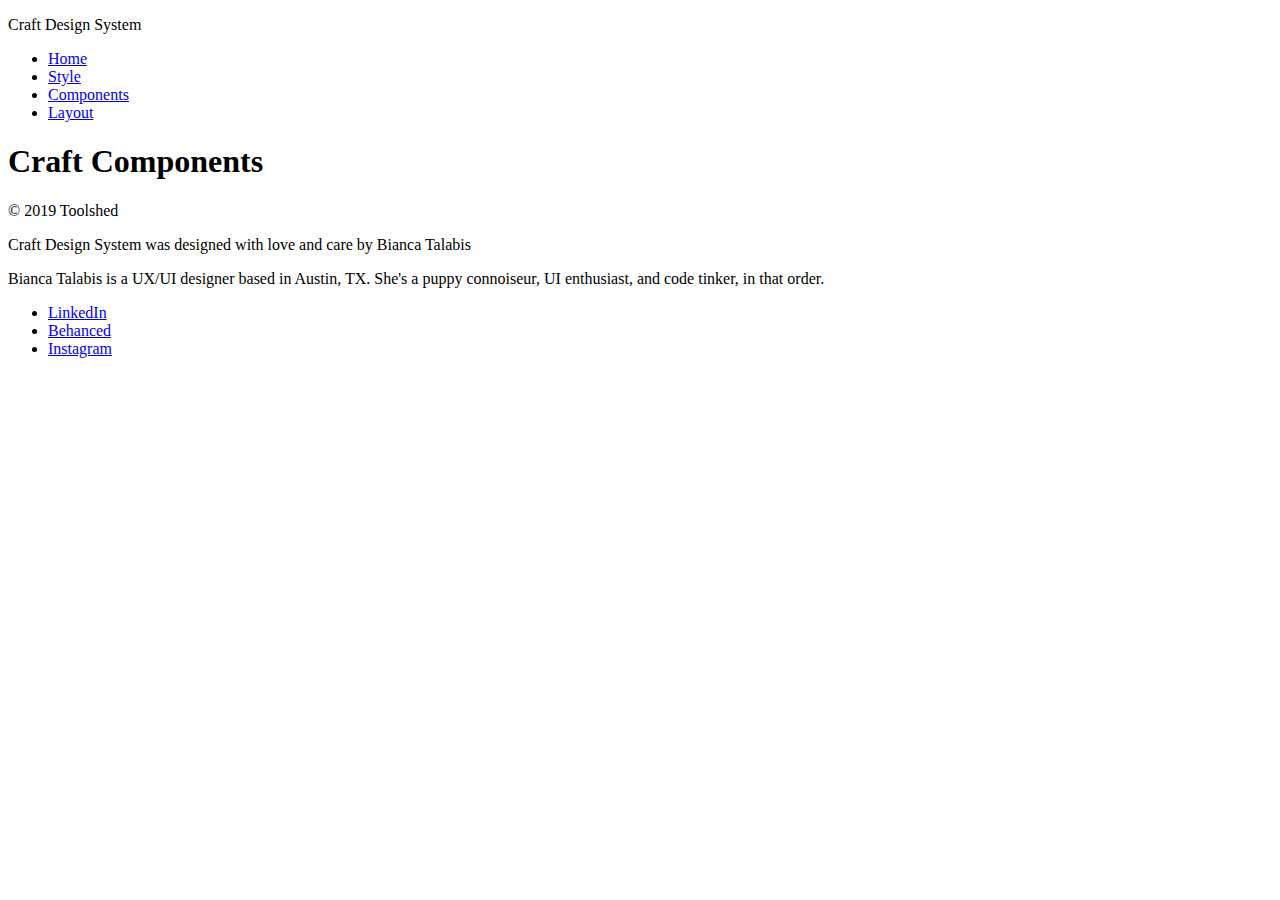
==== components.html @ 90a453fd "initial commit" ====
<!DOCTYPE html>
<html lang="en-us">
<head>

	<meta charset="utf-8">

	<meta name="viewport" content="width=device-width, initial-scale=1.0">

	<title>Craft Design System | Components</title>

	<link rel="stylesheet" type="text/css" href="css/style.css">

	<link href="https://fonts.googleapis.com/css?family=Montserrat|Open+Sans" rel="stylesheet">

</head>
<body>

	<header>

		<div class="logo"><p>Craft Design System</p></div>

		<nav>
			<ul>
				<li><a href="index.html">Home</a></li>
				<li><a href="style.html">Style</a></li>
				<li><a href="components.html">Components</a></li>
				<li><a href="layouts.html">Layout</a></li>
			</ul>
		</nav>

	</header>

	<main>
		
		<h1>Craft Components</h1>

	</main>

	<footer>
		
		 <p>&copy; 2019 Toolshed</p>

		 <p>Craft Design System was designed with love and care by Bianca Talabis</p>

		 <p>Bianca Talabis is a UX/UI designer based in Austin, TX. She's a puppy connoiseur, UI enthusiast, and code tinker, in that order.</p>

		 <nav>
		 	<ul>
		 		<li><a href="https://www.google.com/">LinkedIn</a></li>
		 		<li><a href="https://www.google.com/">Behanced</a></li>
		 		<li><a href="https://www.google.com/">Instagram</a></li>
		 	</ul>
		 </nav>

	</footer>
	
</body>
</html>
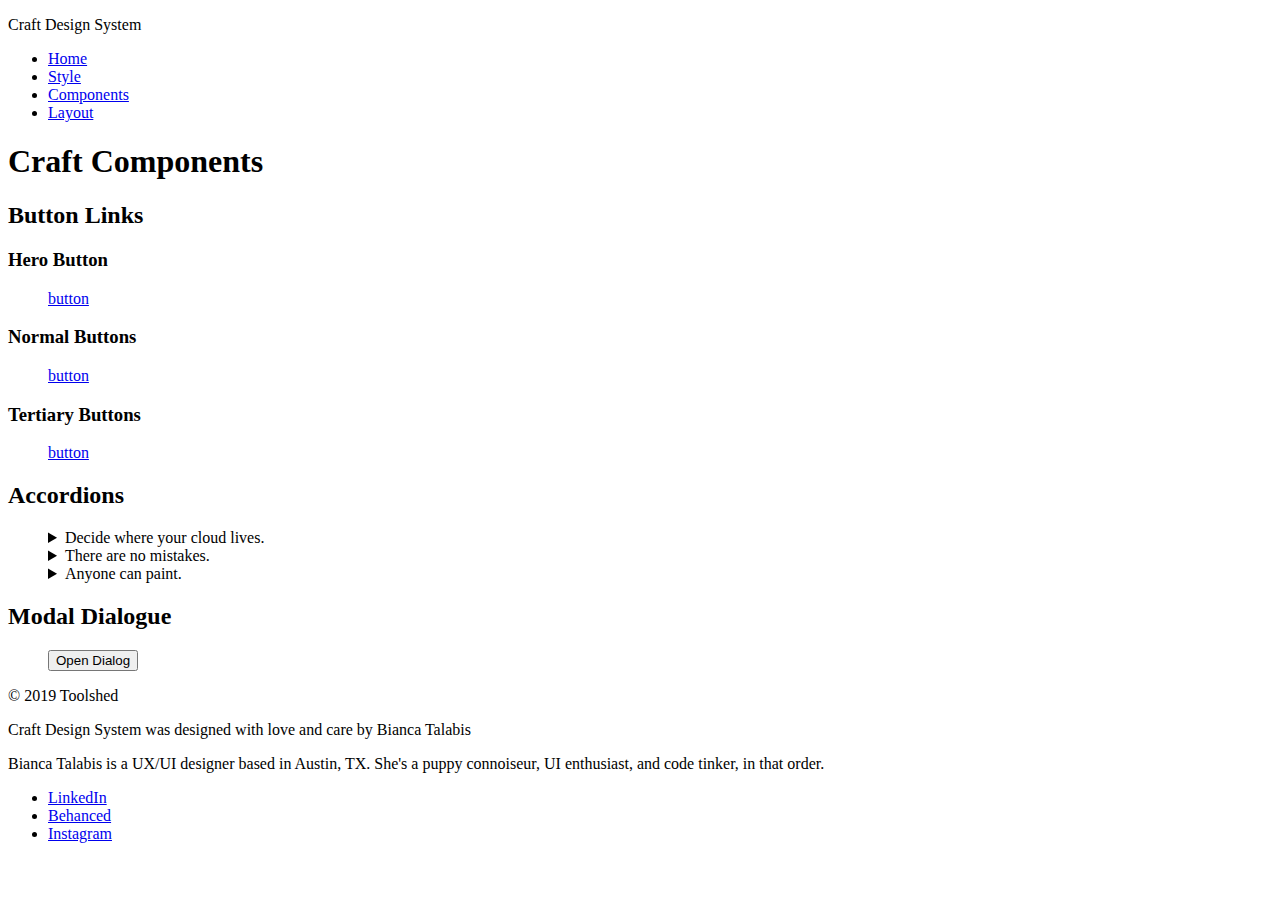
==== commit 7799daee: "Add files via upload" ====
--- a/components.html
+++ b/components.html
@@ -10,7 +10,7 @@
 
 	<link rel="stylesheet" type="text/css" href="css/style.css">
 
-	<link href="https://fonts.googleapis.com/css?family=Montserrat|Open+Sans" rel="stylesheet">
+	<link href="https://fonts.googleapis.com/css?family=Raleway|Open+Sans" rel="stylesheet">
 
 </head>
 <body>
@@ -34,6 +34,97 @@
 		
 		<h1>Craft Components</h1>
 
+		<h2>Button Links</h2>
+
+		<h3>Hero Button</h3>
+
+		<figure>
+
+			<a class="button-primary" href="#">button</a>
+
+		</figure>
+
+		<h3>Normal Buttons</h3>
+		
+		<figure>		
+
+			<a class="button-normal" href="#">button</a>
+
+		</figure>
+
+		<h3>Tertiary Buttons</h3>
+
+		<figure>
+
+			<a class="button-tertiary" href="#">button</a>
+
+		</figure>
+
+		<h2>Accordions</h2>
+
+		<figure>
+			
+			<details>
+
+				<summary>
+					Decide where your cloud lives.
+				</summary>
+				
+				<div>
+				
+					<p>Maybe he lives right in here. Let all these little things happen. Don't fight them. Learn to use them.</p>
+				
+				</div>
+					
+			</details>
+
+			<details>
+				<summary>
+					There are no mistakes.
+				</summary>
+				
+				<div>
+				
+					<p>Just happy little accidents.</p>
+				
+					<p>There is no right or wrong - as long as it makes you happy and doesn't hurt anyone. </p>
+				
+				</div>
+					
+			</details>
+
+			<details>
+				<summary>
+					Anyone can paint.
+				</summary>
+				
+				<div>
+				
+					<p>Didn't you know you had that much power? You can move mountains. You can do anything. </p>
+				
+				</div>
+					
+			</details>
+
+		</figure>
+
+		<h2>Modal Dialogue</h2>
+
+		<figure>
+			
+			<dialog id=modal-demo>
+
+				<h5>This is a modal.</h5>
+	 
+				<p>The best modal ever to exist.</p>
+
+				<a class="button-primary" href="#">button</a>
+			</dialog>
+
+			<button id="open-modal" type="button">Open Dialog</button>
+
+		</figure>
+
 	</main>
 
 	<footer>
@@ -53,6 +144,25 @@
 		 </nav>
 
 	</footer>
-	
+
+	<script>
+		document.addEventListener('DOMContentLoaded', function(){
+
+		const modal = document.querySelector('dialog');
+		const open = document.getElementById('open-modal');
+
+		open.addEventListener('click', () => {
+		modal.showModal();
+		});
+
+		modal.addEventListener('click', event => {
+		if (event.target === modal) {
+		modal.close('cancelled');
+		}
+		});
+
+		});
+	</script>
+
 </body>
 </html>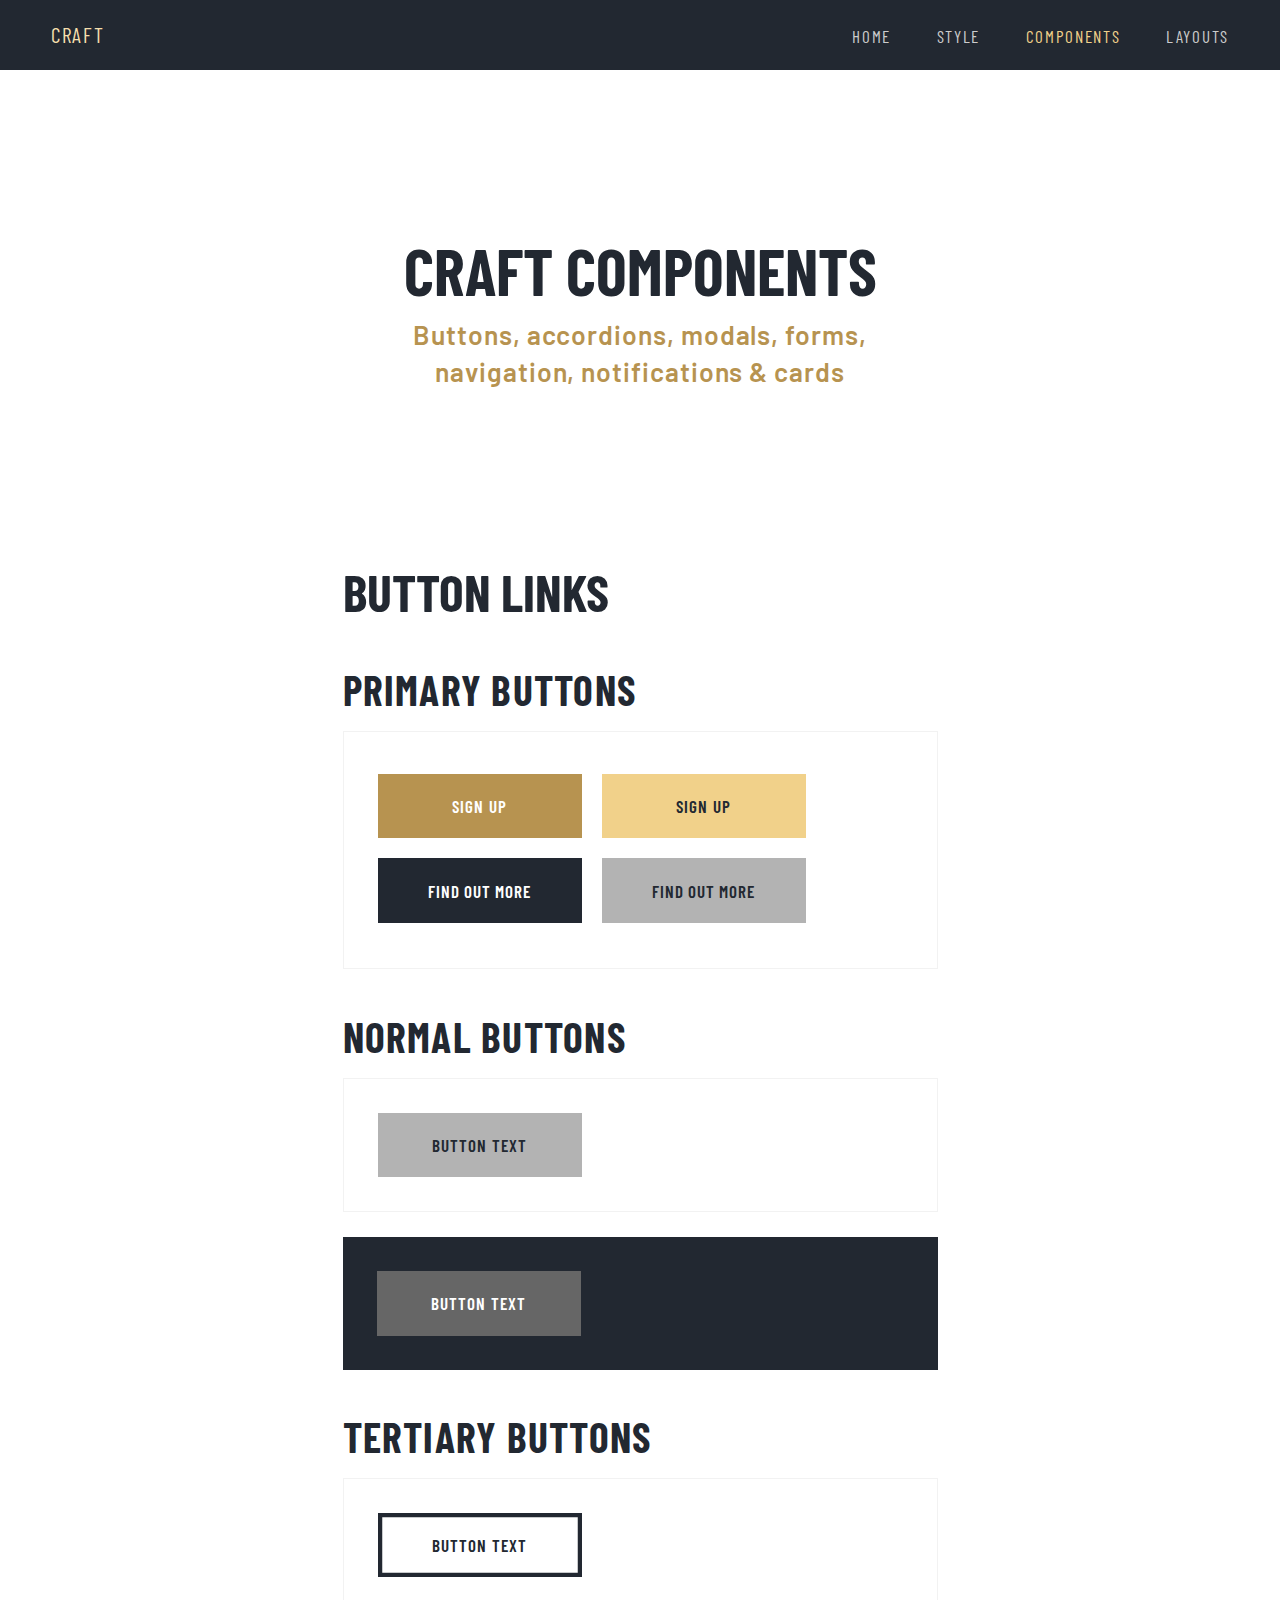
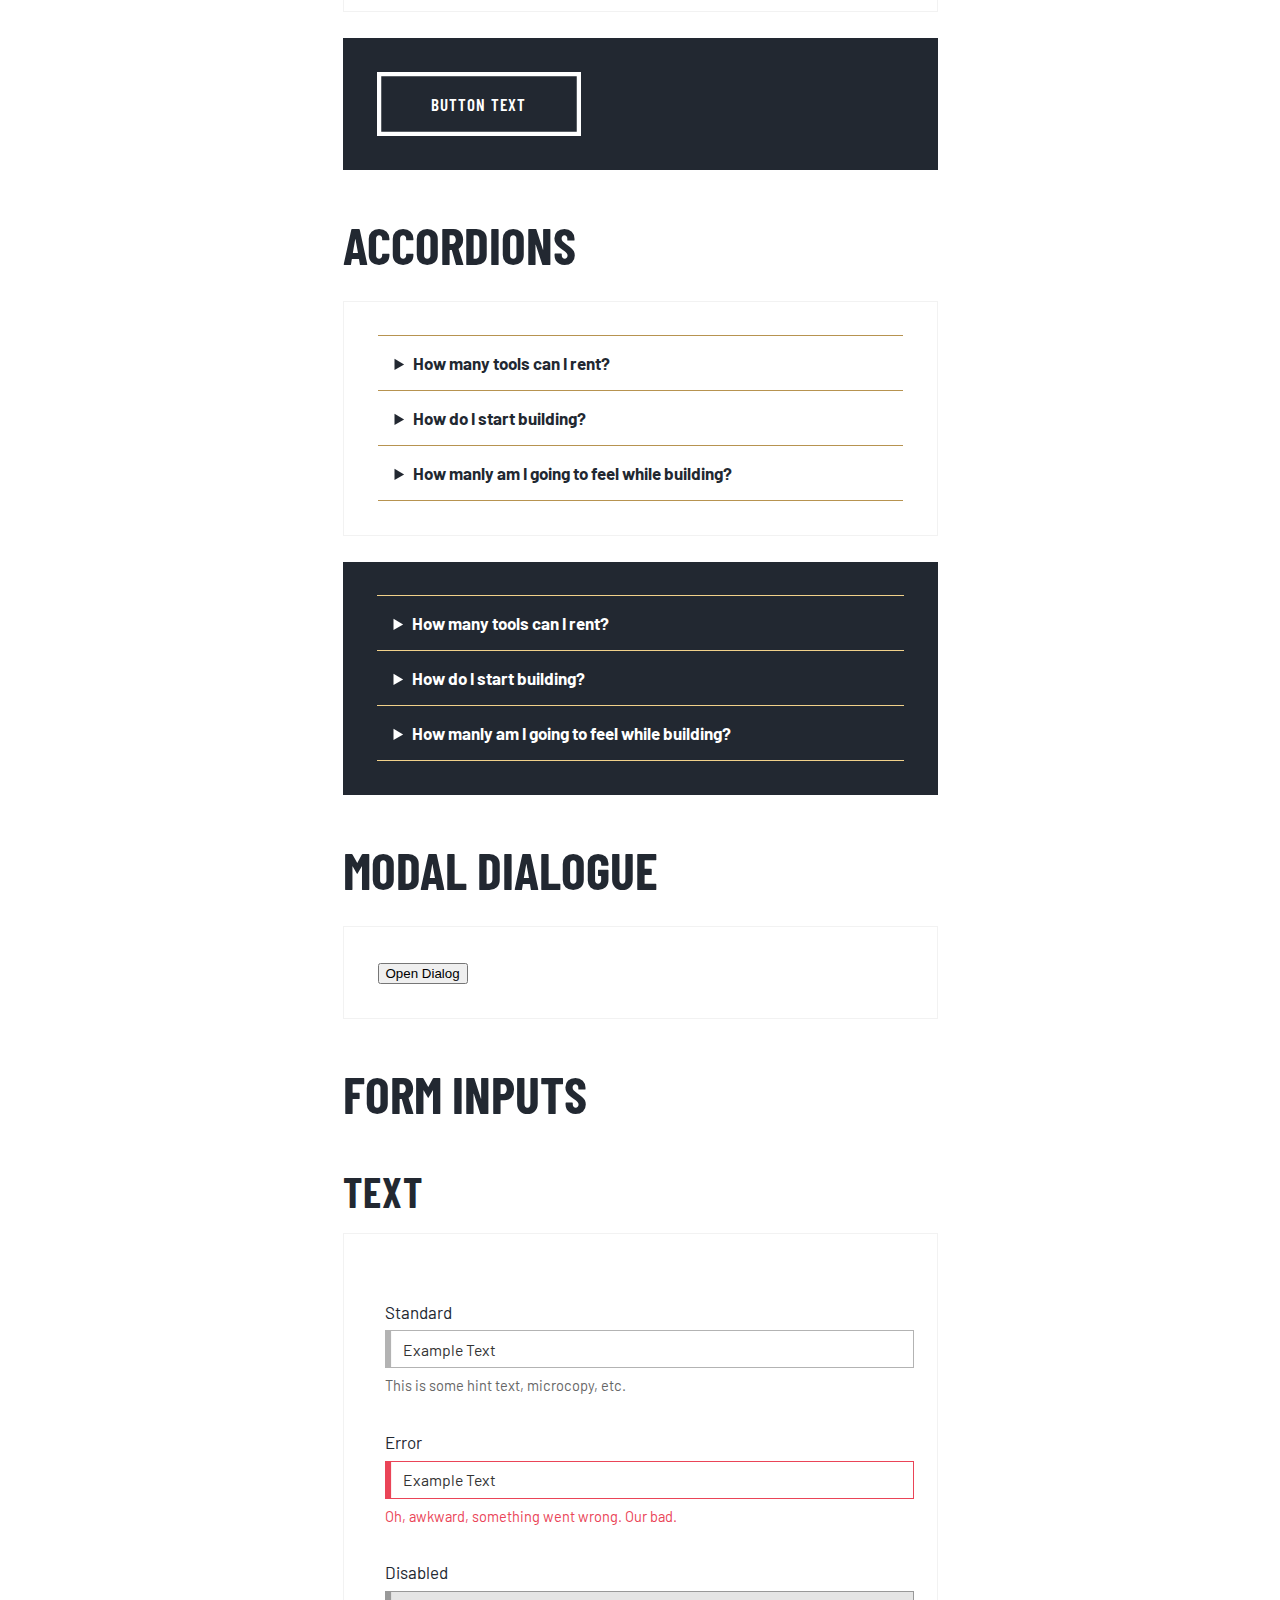
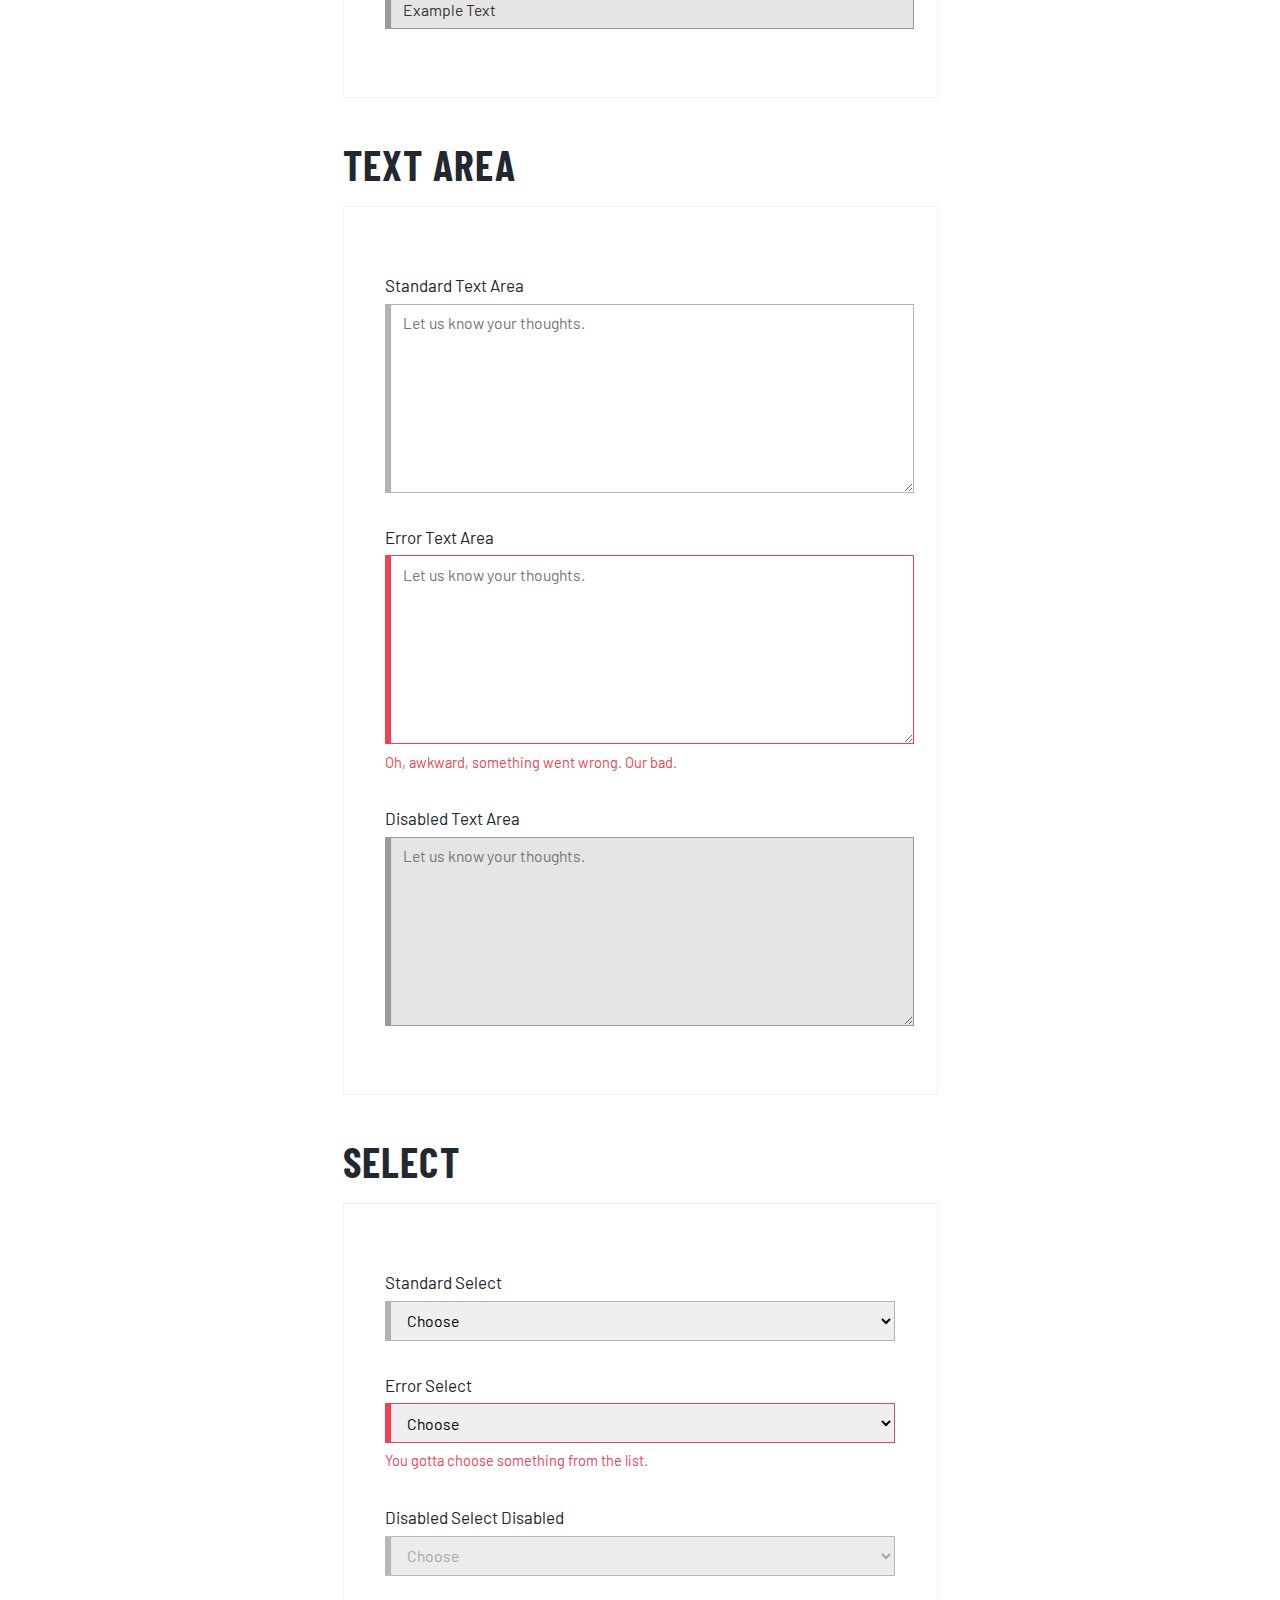
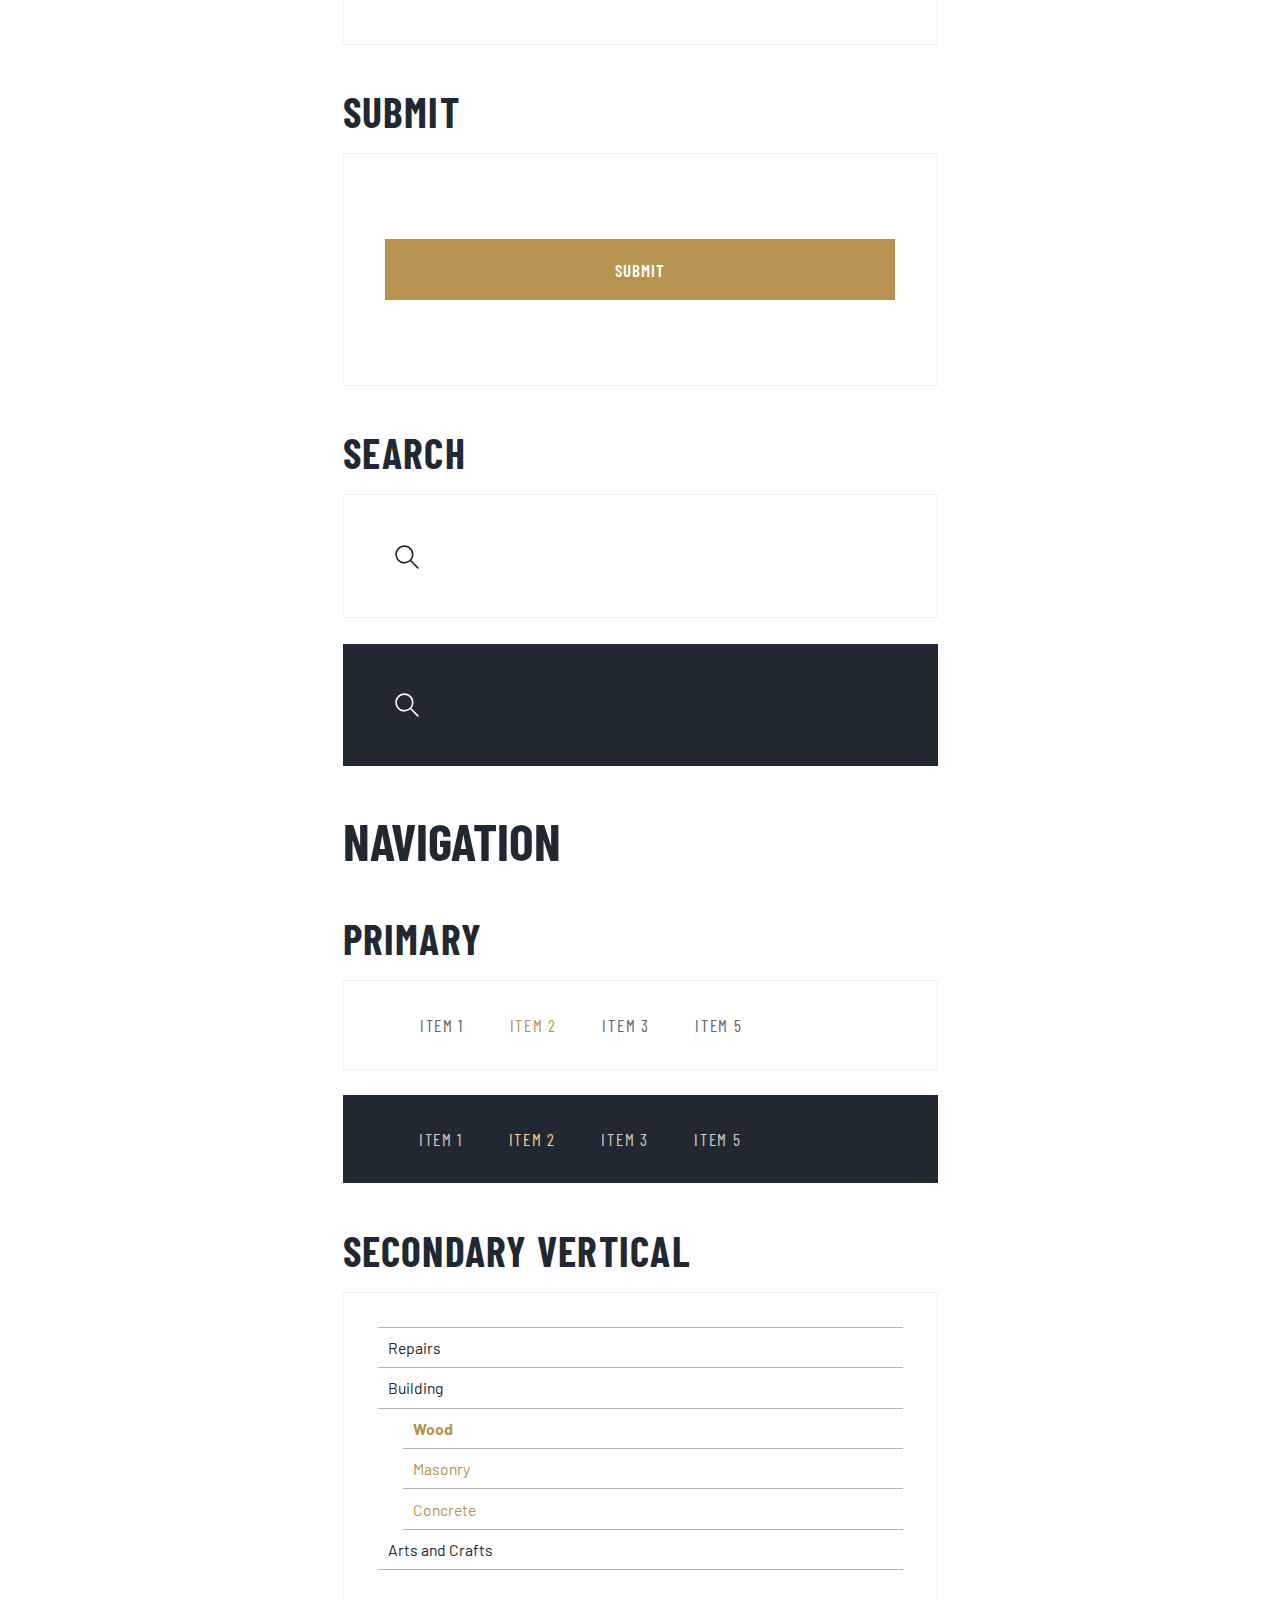
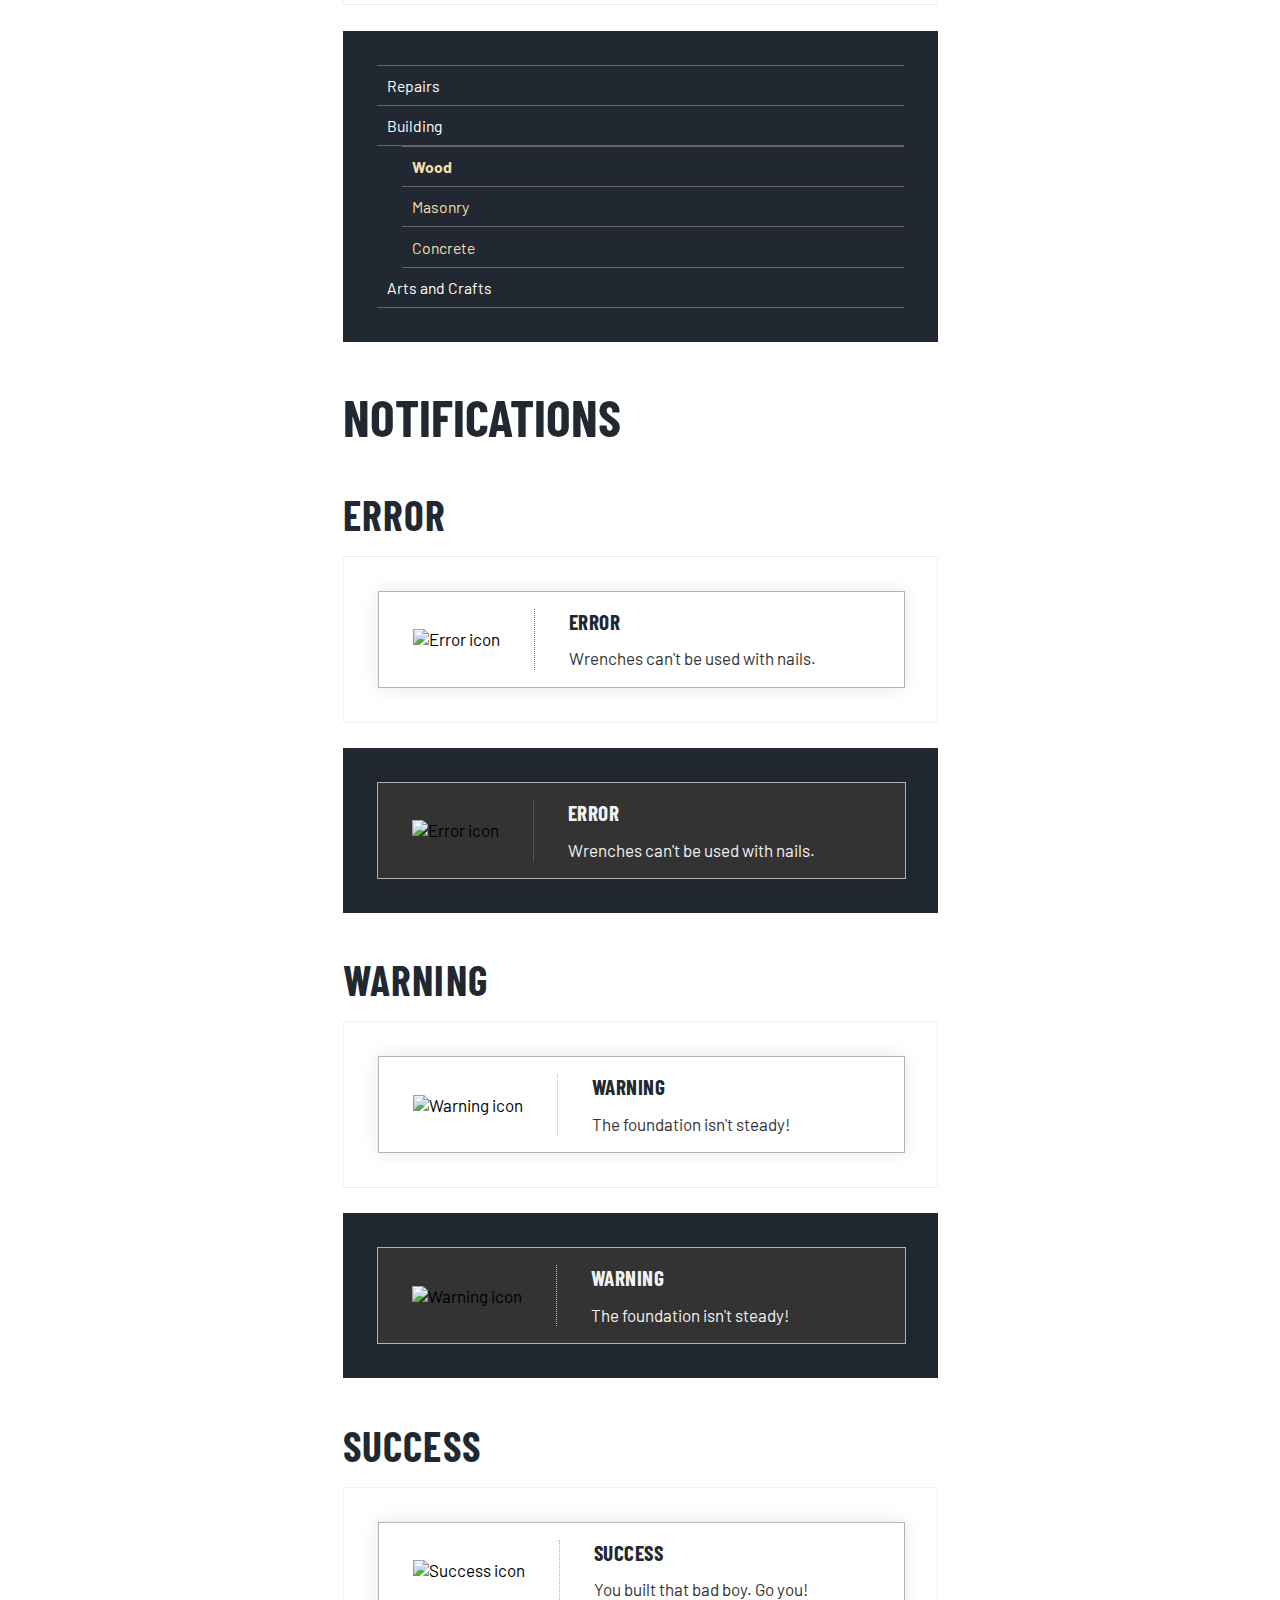
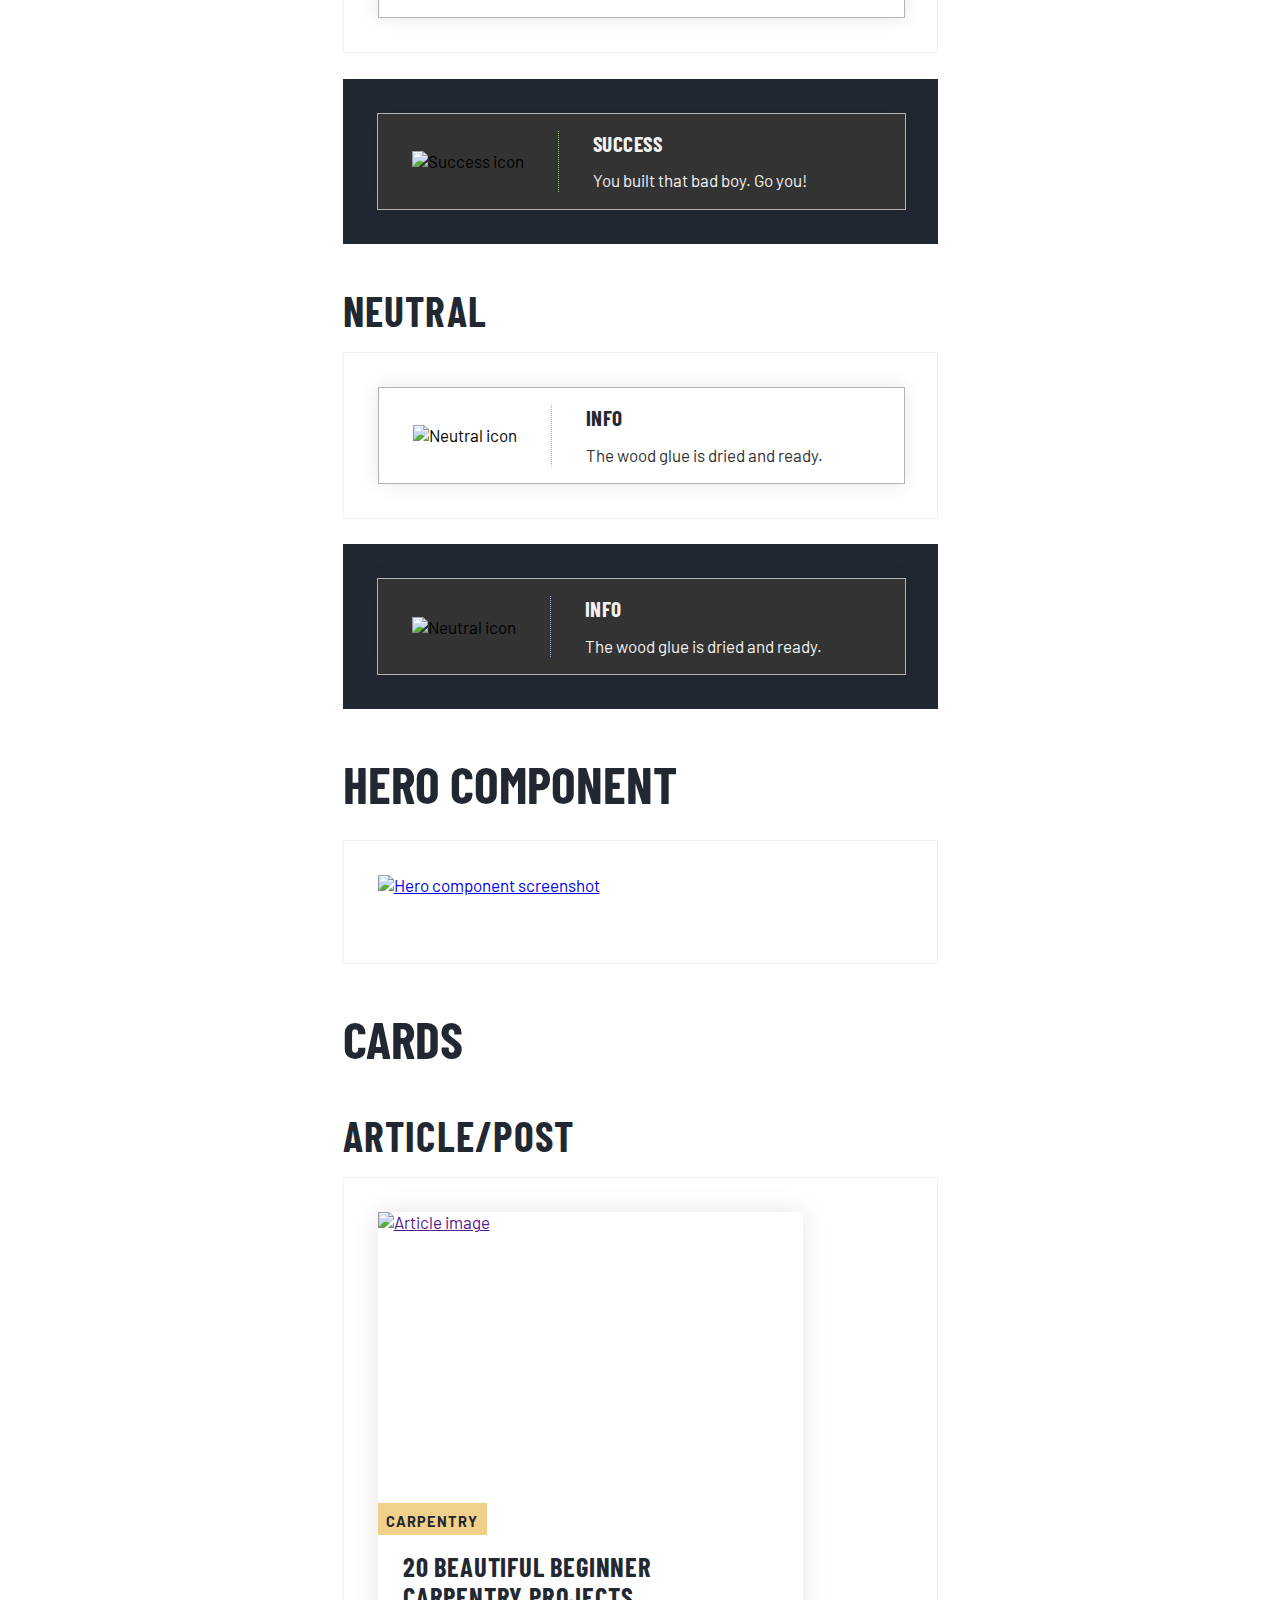
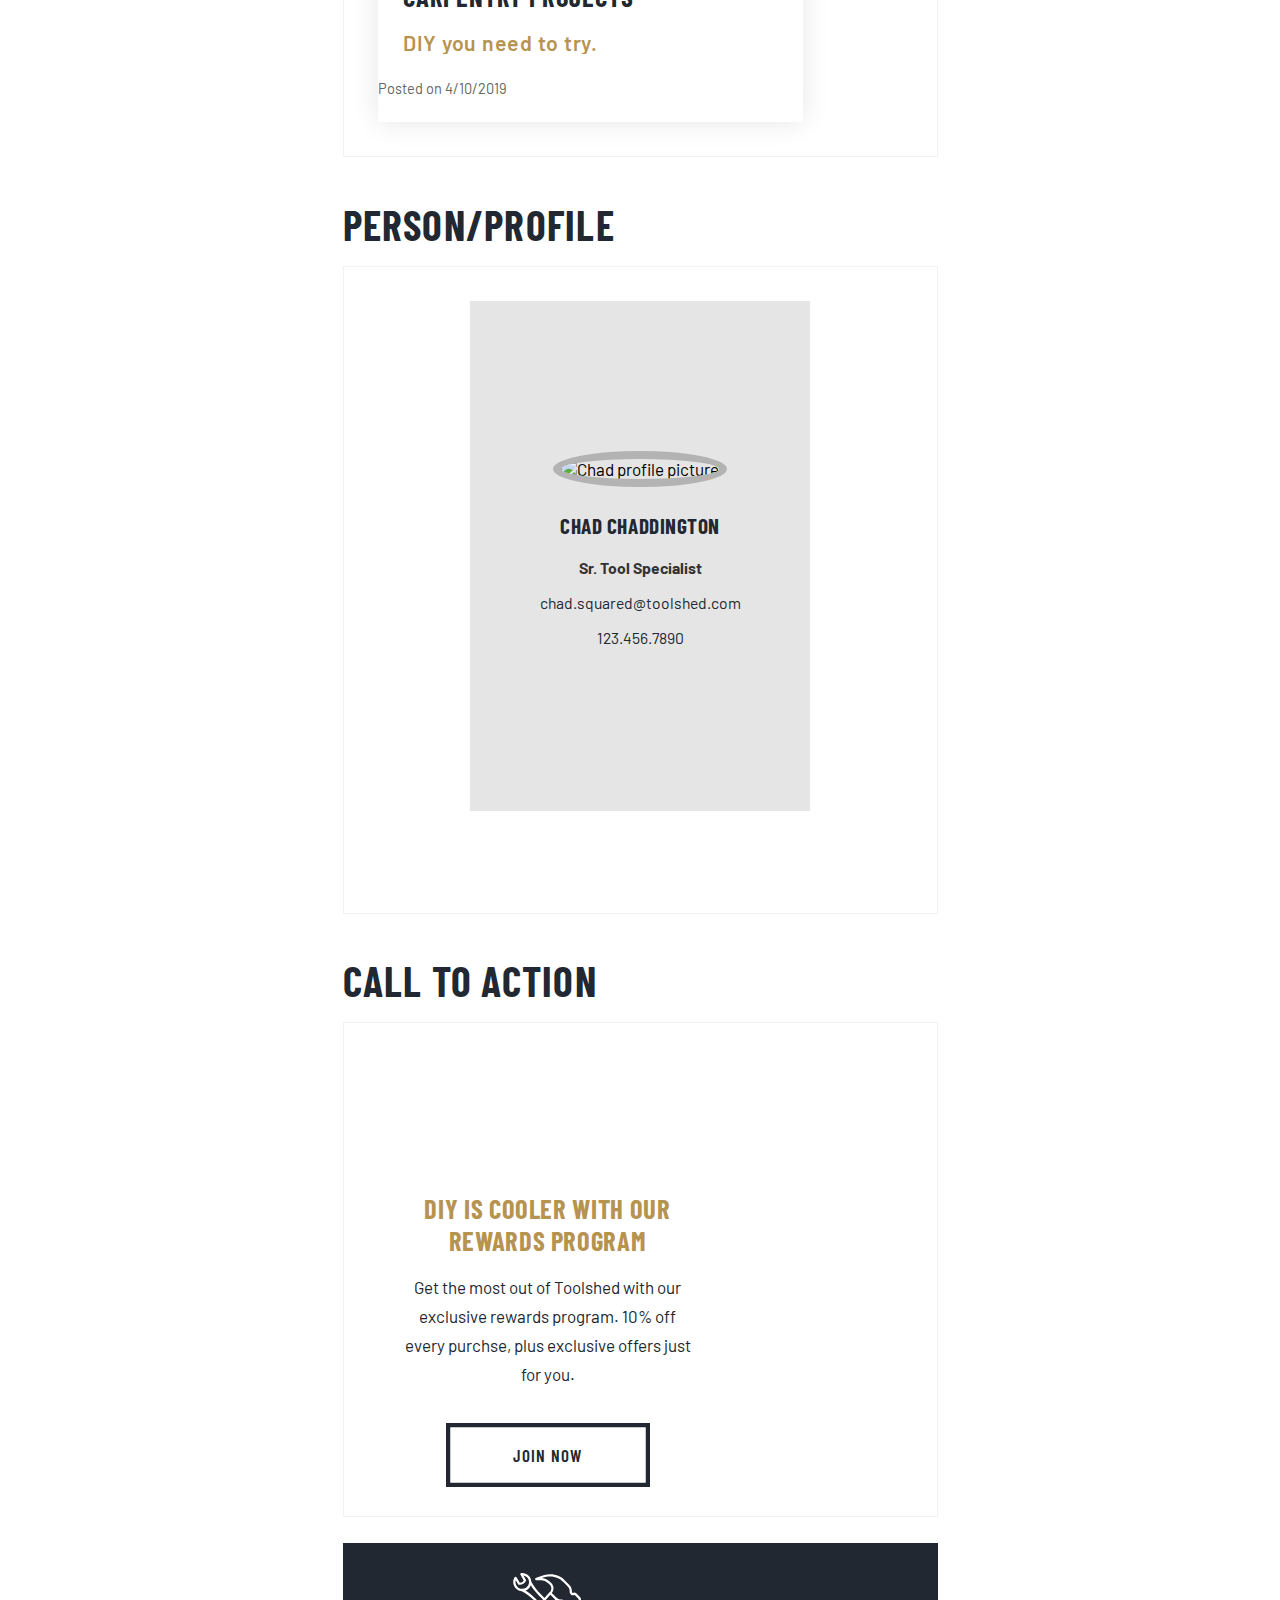
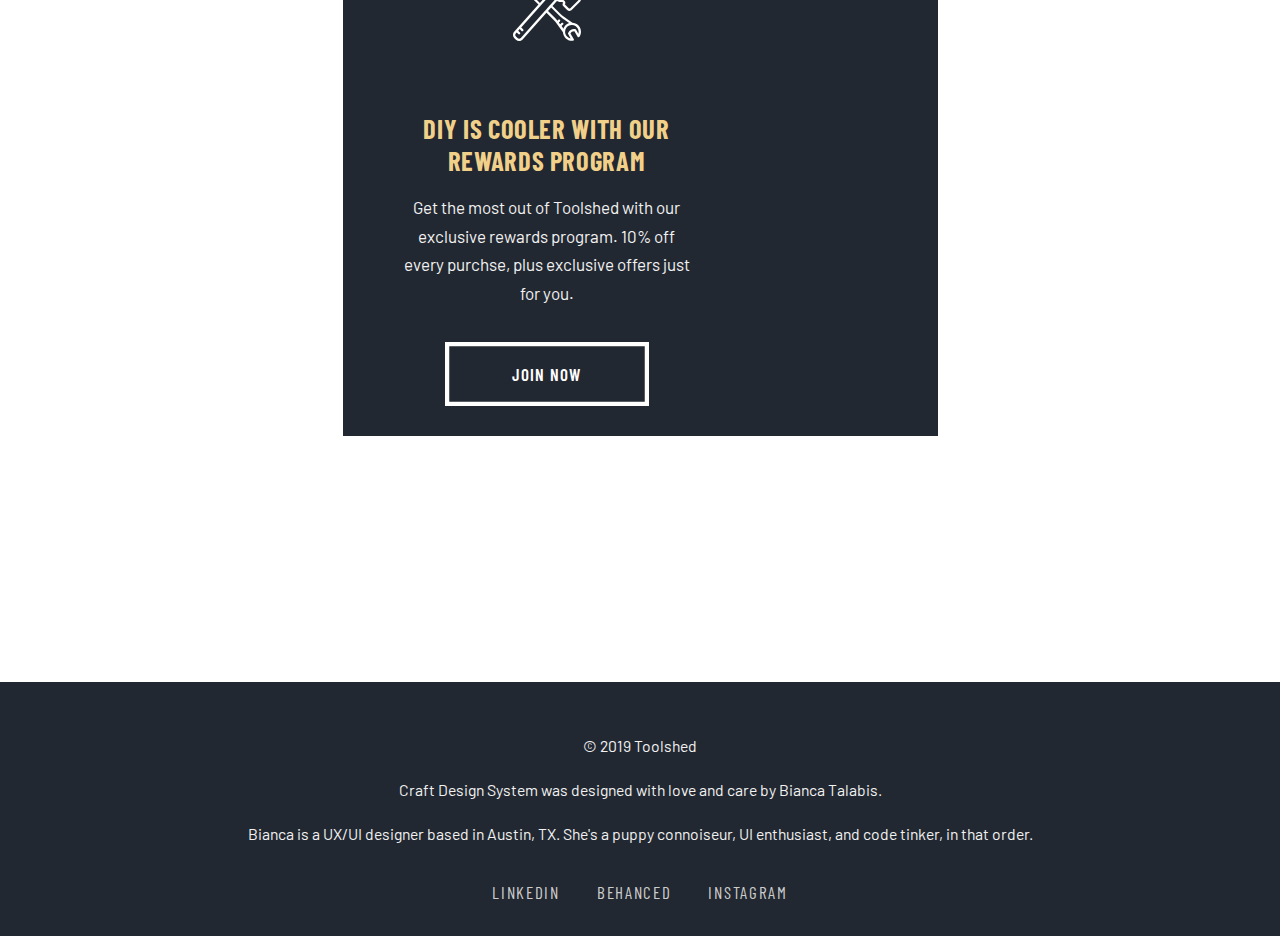
==== commit 60561a4d: "final commit" ====
--- a/components.html
+++ b/components.html
@@ -10,21 +10,21 @@
 
 	<link rel="stylesheet" type="text/css" href="css/style.css">
 
-	<link href="https://fonts.googleapis.com/css?family=Raleway|Open+Sans" rel="stylesheet">
+	<link href="https://fonts.googleapis.com/css?family=Barlow+Condensed:600|Barlow:400,600" rel="stylesheet">
 
 </head>
 <body>
 
 	<header>
 
-		<div class="logo"><p>Craft Design System</p></div>
-
-		<nav>
+		<div class="logo"><p>Craft</p></div>
+
+		<nav class="nav-primary-dark">
 			<ul>
 				<li><a href="index.html">Home</a></li>
 				<li><a href="style.html">Style</a></li>
-				<li><a href="components.html">Components</a></li>
-				<li><a href="layouts.html">Layout</a></li>
+				<li><a href="components.html" class="current-dark">Components</a></li>
+				<li><a href="layouts.html">Layouts</a></li>
 			</ul>
 		</nav>
 
@@ -32,15 +32,23 @@
 
 	<main>
 		
-		<h1>Craft Components</h1>
+		<h1 class="main-heading">Craft Components</h1>
+
+		<p class="featured-text-light">Buttons, accordions, modals, forms, navigation, notifications & cards</p>
 
 		<h2>Button Links</h2>
 
-		<h3>Hero Button</h3>
-
-		<figure>
-
-			<a class="button-primary" href="#">button</a>
+		<h3>Primary Buttons</h3>
+
+		<figure>
+
+			<a class="button button-primary button-gold-darker" href="#">Sign Up</a>
+
+			<a class="button button-primary button-gold" href="#">Sign Up</a>
+
+			<a class="button button-primary button-black" href="#">Find Out More</a>
+
+			<a class="button button-primary button-silver" href="#">Find Out More</a>
 
 		</figure>
 
@@ -48,7 +56,13 @@
 		
 		<figure>		
 
-			<a class="button-normal" href="#">button</a>
+			<a class="button button-normal-light" href="#">Button Text</a>
+
+		</figure>
+
+		<figure class="figure-dark">
+
+			<a class="button button-normal-dark" href="#">Button Text</a>
 
 		</figure>
 
@@ -56,7 +70,13 @@
 
 		<figure>
 
-			<a class="button-tertiary" href="#">button</a>
+			<a class="button button-tertiary button-black2gold" href="#">Button Text</a>
+
+		</figure>
+
+		<figure class="figure-dark">
+
+			<a class="button button-tertiary button-white2gold" href="#">Button Text</a>
 
 		</figure>
 
@@ -64,43 +84,45 @@
 
 		<figure>
 			
-			<details>
+			<details class="details-light">
 
 				<summary>
-					Decide where your cloud lives.
+					How many tools can I rent?
 				</summary>
 				
 				<div>
 				
-					<p>Maybe he lives right in here. Let all these little things happen. Don't fight them. Learn to use them.</p>
+					<p>You can rent as many tools as you like, but remember to send them back by the due date.</p>
 				
 				</div>
 					
 			</details>
 
-			<details>
+			<details class="details-light">
+
 				<summary>
-					There are no mistakes.
+					How do I start building?
 				</summary>
 				
 				<div>
 				
-					<p>Just happy little accidents.</p>
-				
-					<p>There is no right or wrong - as long as it makes you happy and doesn't hurt anyone. </p>
+					<p>Order some tools and build?</p>
+				
+					<p>But really, check out the Toolshed blog for project inspiration. We're sure you'll find something you want to make.</p>
 				
 				</div>
 					
 			</details>
 
-			<details>
+			<details class="details-light">
+				
 				<summary>
-					Anyone can paint.
+					How manly am I going to feel while building?
 				</summary>
 				
 				<div>
 				
-					<p>Didn't you know you had that much power? You can move mountains. You can do anything. </p>
+					<p>Real f*cking manly. So get to ordering your tools and doing some DIY, repairs or crafts.</p>
 				
 				</div>
 					
@@ -108,40 +130,643 @@
 
 		</figure>
 
+		<figure class="figure-dark">
+			
+			<details class="details-dark">
+
+				<summary>
+					How many tools can I rent?
+				</summary>
+				
+				<div>
+				
+					<p>You can rent as many tools as you like, but remember to send them back by the due date.</p>
+				
+				</div>
+					
+			</details>
+
+			<details class="details-dark">
+
+				<summary>
+					How do I start building?
+				</summary>
+				
+				<div>
+				
+					<p>Order some tools and build?</p>
+				
+					<p>But really, check out the Toolshed blog for project inspiration. We're sure you'll find something you want to make.</p>
+				
+				</div>
+					
+			</details>
+
+			<details class="details-dark">
+				
+				<summary>
+					How manly am I going to feel while building?
+				</summary>
+				
+				<div>
+				
+					<p>Real f*cking manly. So get to ordering your tools and doing some DIY, repairs or crafts.</p>
+				
+				</div>
+					
+			</details>
+
+		</figure>
+
 		<h2>Modal Dialogue</h2>
 
 		<figure>
 			
 			<dialog id=modal-demo>
 
-				<h5>This is a modal.</h5>
-	 
-				<p>The best modal ever to exist.</p>
-
-				<a class="button-primary" href="#">button</a>
+				<div class="modal-content">
+
+					<h3>Hey there, so sorry to interrupt.</h3>
+		 
+					<p>It looks like we've seen you here before. Why not make it official? Sign up to get exlusive offers, plus a 10% discount on your next order.</p>
+
+					<a class="button button-primary button-gold" href="#">Sign Up</a>
+
+					<p><a class="link-dark" href="#">Nah, bruh, I'm good</a></p>
+
+				</div>
+
 			</dialog>
 
 			<button id="open-modal" type="button">Open Dialog</button>
 
 		</figure>
 
+		<h2>Form Inputs</h2>
+
+		<h3>Text</h3>
+
+		<figure>
+			
+			<form action="">
+
+				<div class="input-container">
+					<label for="example-text">Standard</label>
+					<input type="text" id="name" name="example-text" placeholder="Example Text">
+					<p class="help-text">This is some hint text, microcopy, etc.</p>
+				</div>
+
+				<div class="input-container">
+					<label for="example-text">Error</label>
+					<input type="text" id="name" name="example-text" placeholder="Example Text" class="input-error">
+					<p class="error-text">Oh, awkward, something went wrong. Our bad.</p>
+				</div>
+
+				<div class="input-container">
+					<label for="example-text">Disabled</label>
+					<input type="text" id="name" name="example-text" placeholder="Example Text" disabled>
+				</div>
+
+			</form>
+
+		</figure>
+
+		<h3>Text Area</h3>
+
+		<figure>
+
+			<form action="">
+
+				<div class="input-container">
+					<label for="example-text-area">Standard Text Area</label>
+					<textarea id="example-text-area" name="example-text-area" placeholder="Let us know your thoughts."></textarea>
+				</div>
+
+				<div class="input-container">
+					<label for="example-text-area">Error Text Area</label>
+					<textarea id="example-text-area" name="example-text-area" placeholder="Let us know your thoughts." class="input-error"></textarea>
+					<p class="error-text">Oh, awkward, something went wrong. Our bad.</p>
+				</div>
+
+				<div class="input-container">
+					<label for="example-text-area">Disabled Text Area</label>
+					<textarea id="example-text-area" name="example-text-area" placeholder="Let us know your thoughts." disabled></textarea>
+				</div>
+
+			</form>
+
+		</figure>
+
+		<h3>Select</h3>
+
+		<figure>
+
+			<form action="">
+
+				<div class="input-container">
+
+					<label for="example-select">Standard Select</label>
+					<select id="example-select" name="example-select">
+						<option selected disabled hidden value="">Choose</option>
+						<option>Hammer</option>
+						<option>Tape Measure</option>
+						<option>Utility Knife</option>
+					</select>
+
+				</div>
+
+				<div class="input-container">
+
+					<label for="example-select">Error Select</label>
+					<select id="example-select" name="example-select" class="input-error">
+						<option selected disabled hidden value="">Choose</option>
+						<option>Hammer</option>
+						<option>Tape Measure</option>
+						<option>Utility Knife</option>
+					</select>
+					<p class="error-text">You gotta choose something from the list.</p>
+
+				</div>
+
+				<div class="input-container">
+
+					<label for="example-select">Disabled Select Disabled</label>
+					<select id="example-select" name="example-select" disabled>
+						<option selected disabled hidden value="">Choose</option>
+						<option>Hammer</option>
+						<option>Tape Measure</option>
+						<option>Utility Knife</option>
+					</select>
+
+				</div>
+
+			</form>
+
+		</figure>
+
+		<h3>Submit</h3>
+
+		<figure>
+
+			<form action="">
+			
+				<div class="input-container">
+
+					<input type="submit" value="Submit" class="button-submit">
+
+				</div>
+
+			</form>
+
+		</figure>
+
+		<h3>Search</h3>
+
+		<figure>
+			
+			<form action="">
+				
+				<input type="search" id="name" name="search" placeholder="Looking for something?" class="search-form-light">
+
+			</form>
+
+		</figure>
+
+		<figure class="figure-dark">
+			
+			<form action="">
+				
+				<input type="search" id="name" name="search" placeholder="Looking for something?" class="search-form-dark">
+
+			</form>
+
+		</figure>
+
+		<h2>Navigation</h2>
+
+		<h3>Primary</h3>
+
+		<figure>
+			
+			<nav class="nav-primary-light">
+				<ul>
+					<li><a href="">Item 1</a></li>
+					<li><a href="" class="current-light">Item 2</a></li>
+					<li><a href="">Item 3</a></li>
+					<li><a href="">Item 5</a></li>
+				</ul>
+			</nav>
+
+		</figure>
+
+		<figure class="figure-dark">
+			
+			<nav class="nav-primary-dark">
+				<ul>
+					<li><a href="">Item 1</a></li>
+					<li><a href="" class="current-dark">Item 2</a></li>
+					<li><a href="">Item 3</a></li>
+					<li><a href="">Item 5</a></li>
+				</ul>
+			</nav>
+
+		</figure>
+
+		<h3>Secondary Vertical</h3>
+
+		<figure>
+			
+			<nav class="nav-secondary-light">
+				<ul>
+					<li><a href="">Repairs</a></li>
+					<li><a href="">Building</a>
+    					<ul>
+    					<li><a href="" class="current-light">Wood</a></li>
+    					<li><a href="">Masonry</a></li>
+    					<li><a href="">Concrete</a></li>
+    					</ul>
+    				</li>
+    				<li><a href="">Arts and Crafts</a></li>
+				</ul>
+			</nav>
+
+		</figure>
+
+		<figure class="figure-dark">
+			
+			<nav class="nav-secondary-dark">
+				<ul>
+					<li><a href="">Repairs</a></li>
+					<li><a href="">Building</a>
+    					<ul>
+    					<li><a href="" class="current-dark">Wood</a></li>
+    					<li><a href="">Masonry</a></li>
+    					<li><a href="">Concrete</a></li>
+    					</ul>
+    				</li>
+    				<li><a href="">Arts and Crafts</a></li>
+				</ul>
+			</nav>
+
+		</figure>
+
+		<h2>Notifications</h2>
+
+		<h3>Error</h3>
+
+		<figure>
+			
+			<div class="notification-light notification-error">
+
+				<div class="notification-icon">
+
+					<img src="icons/error.svg" alt="Error icon">
+
+				</div>
+
+				<div class="notification-text">
+
+					<h6>Error</h6>
+
+					<p>Wrenches can't be used with nails.</p>
+
+				</div>
+
+			</div>
+
+		</figure>
+
+		<figure class="figure-dark">
+			
+			<div class="notification-dark notification-error">
+
+				<div class="notification-icon">
+
+					<img src="icons/error.svg" alt="Error icon">
+
+				</div>
+
+				<div class="notification-text">
+
+					<h6>Error</h6>
+
+					<p>Wrenches can't be used with nails.</p>
+
+				</div>
+
+			</div>
+
+		</figure>
+
+		<h3>Warning</h3>
+
+		<figure>
+			
+			<div class="notification-light notification-warning">
+
+				<div class="notification-icon">
+
+					<img src="icons/warning.svg" alt="Warning icon">
+
+				</div>
+
+				<div class="notification-text">
+
+					<h6>Warning</h6>
+
+					<p>The foundation isn't steady!</p>
+
+				</div>
+
+			</div>
+
+		</figure>
+
+		<figure class="figure-dark">
+			
+			<div class="notification-dark notification-warning">
+
+				<div class="notification-icon">
+
+					<img src="icons/warning.svg" alt="Warning icon">
+
+				</div>
+
+				<div class="notification-text">
+
+					<h6>Warning</h6>
+
+					<p>The foundation isn't steady!</p>
+
+				</div>
+
+			</div>
+
+		</figure>
+
+		<h3>Success</h3>
+
+		<figure>
+			
+			<div class="notification-light notification-success">
+
+				<div class="notification-icon">
+
+					<img src="icons/success.svg" alt="Success icon">
+
+				</div>
+
+				<div class="notification-text">
+
+					<h6>Success</h6>
+
+					<p>You built that bad boy. Go you!</p>
+
+				</div>
+
+			</div>
+
+		</figure>
+
+		<figure class="figure-dark">
+			
+			<div class="notification-dark notification-success">
+
+				<div class="notification-icon">
+
+					<img src="icons/success.svg" alt="Success icon">
+
+				</div>
+
+				<div class="notification-text">
+
+					<h6>Success</h6>
+
+					<p>You built that bad boy. Go you!</p>
+
+				</div>
+
+			</div>
+
+		</figure>
+
+		<h3>Neutral</h3>
+
+		<figure>
+			
+			<div class="notification-light notification-neutral">
+
+				<div class="notification-icon">
+
+					<img src="icons/neutral.svg" alt="Neutral icon">
+
+				</div>
+
+				<div class="notification-text">
+
+					<h6>Info</h6>
+
+					<p>The wood glue is dried and ready.</p>
+
+				</div>
+
+			</div>
+
+		</figure>
+
+		<figure class="figure-dark">
+			
+			<div class="notification-dark notification-neutral">
+
+				<div class="notification-icon">
+
+					<img src="icons/neutral.svg" alt="Neutral icon">
+
+				</div>
+
+				<div class="notification-text">
+
+					<h6>Info</h6>
+
+					<p>The wood glue is dried and ready.</p>
+
+				</div>
+
+			</div>
+
+		</figure>
+
+		<h2>Hero Component</h2>
+
+		<figure>
+			
+			<a href="hero-component.html"><img src="images/example-hero.jpg" alt="Hero component screenshot" class="hero-example"></a>
+
+		</figure>
+
+		<h2>Cards</h2>
+
+		<h3>Article/Post</h3>
+
+		<figure>
+
+			<div class="card-article">
+
+				<a href="">
+
+					<img src="images/card-article-2.jpg" alt="Article image">
+
+					<span class="card-article-topic">Carpentry</span>
+
+					<div class="card-article-text">
+
+						<h3>20 Beautiful Beginner Carpentry Projects</h3>
+
+						<p class="featured-text-light">DIY you need to try.</p>
+
+						<p class="card-article-p">Starting your own DIY projects can be intimidating, but we have great options for carpenters of all skills levels. From dining sets to baby cribs, discover something you want to build.</p>
+
+					</div>
+
+					<div class="card-article-date">
+
+						<p class="tertiary-text-light">Posted on 4/10/2019</p>
+
+					</div>
+
+				</a>
+
+			</div>
+
+		</figure>
+
+		<h3>Person/Profile</h3>
+
+		<figure>
+
+			<div class="card-profile">
+
+				<div class="card-profile-img">
+
+					<img src="images/profile-img.jpg" alt="Chad profile picture">
+
+				</div>
+
+				<div class="card-profile-text">
+
+					<h6>Chad Chaddington</h6>
+
+					<p><strong>Sr. Tool Specialist</strong></p>
+
+					<p><a href="" class="link-light">chad.squared@toolshed.com</a></p>
+
+					<p><a href="" class="link-light">123.456.7890</a></p>
+
+				</div>
+
+				<div class="card-profile-icons">
+
+					<div class="icon-social icon-facebook">
+						
+						<a href=""><img src="icons/facebook.svg" alt="Facebook icon"></a>
+
+					</div>
+
+					<div class="icon-social icon-twitter">
+
+						<a href=""><img src="icons/twitter.svg" alt="Twitter icon"></a>
+
+					</div>
+
+					<div class="icon-social icon-instagram">
+
+						<a href=""><img src="icons/instagram.svg" alt="Instagram icon"></a>
+
+					</div>
+
+					<div class="icon-social icon-linkedin">
+
+						<a href=""><img src="icons/linkedin.svg" alt="LinkedIn icon"></a>
+
+					</div>
+
+				</div>
+
+			</div>
+			
+		</figure>
+
+		<h3>Call to Action</h3>
+
+		<figure>
+			
+			<div class="card-action-light">
+
+				<div class="card-action-img">
+
+					<img src="icons/tools.svg" alt="Carpentry">
+
+				</div>
+
+				<div class="card-action-text">
+
+					<h5>DIY Is Cooler With Our Rewards Program</h5>
+
+					<p>Get the most out of Toolshed with our exclusive rewards program. 10% off every purchse, plus exclusive offers just for you.</p>
+
+					<a class="button button-tertiary button-black2gold" href="#">Join Now</a>
+
+				</div>
+
+			</div>
+			
+		</figure>
+
+		<figure class="figure-dark">
+			
+			<div class="card-action-dark">
+
+				<div class="card-action-img">
+
+					<img src="icons/tools.svg" alt="Carpentry">
+
+				</div>
+
+				<div class="card-action-text">
+
+					<h5>DIY Is Cooler With Our Rewards Program</h5>
+
+					<p>Get the most out of Toolshed with our exclusive rewards program. 10% off every purchse, plus exclusive offers just for you.</p>
+
+					<a class="button button-tertiary button-white2gold" href="#">Join Now</a>
+
+				</div>
+
+			</div>
+			
+		</figure>
+
 	</main>
 
 	<footer>
+
+		<div class="footer-text">
 		
-		 <p>&copy; 2019 Toolshed</p>
-
-		 <p>Craft Design System was designed with love and care by Bianca Talabis</p>
-
-		 <p>Bianca Talabis is a UX/UI designer based in Austin, TX. She's a puppy connoiseur, UI enthusiast, and code tinker, in that order.</p>
-
-		 <nav>
+			<p>&copy; 2019 Toolshed</p>
+
+			<p>Craft Design System was designed with love and care by Bianca Talabis.</p>
+
+			<p>Bianca is a UX/UI designer based in Austin, TX. She's a puppy connoiseur, UI enthusiast, and code tinker, in that order.</p>
+
+		</div>
+
+		<nav class="nav-primary-dark">
 		 	<ul>
 		 		<li><a href="https://www.google.com/">LinkedIn</a></li>
 		 		<li><a href="https://www.google.com/">Behanced</a></li>
 		 		<li><a href="https://www.google.com/">Instagram</a></li>
 		 	</ul>
-		 </nav>
+		</nav>
 
 	</footer>
 
--- a/css/style.css
+++ b/css/style.css
@@ -0,0 +1,2182 @@
+/* ==========================================================================
+   Colors
+   ========================================================================== */
+   
+   html {
+      /*Var Colors*/
+      --color-black:       #222831;
+      --color-white:       #ffffff;
+      --color-silver:      #b3b3b3;
+      --color-gold:        #f1d18a;
+
+      --color-gold-light:  #f5dfaD;
+      --color-gold-dark:   #e7b55a;
+      --color-gold-darker: #b79350;
+
+      --color-grey-1:      #333333;
+      --color-grey-2:      #666666;
+      --color-grey-3:      #999999;
+      --color-grey-4:      #cccccc;
+      --color-grey-5:      #e5e5e5;
+      --color-grey-6:      #f2f2f2;
+
+      --color-error:       #ea4457;
+      --color-warning:     #e7b55a;
+      --color-success:     #9fbf82;
+      --color-neutral:     #92b3e8;
+   }
+
+/* ==========================================================================
+   Master Layout
+   ========================================================================== */
+   
+   main {
+      margin-bottom: 12rem;
+      margin-left: auto;
+      margin-right: auto;
+      margin-top: 6rem;
+      max-width: 35rem;
+      padding: 1rem;
+   }
+
+   body {
+      margin: 0;
+   }
+
+   .body-dark {
+      background-color: var( --color-black );
+   }
+
+   .main-home {
+      margin: 0;
+      margin-bottom: 6rem;
+      max-width: 100%;
+      padding: 0;
+   }
+
+   img {
+      margin-bottom: 2rem;
+      width: 100%;
+   }
+
+
+   /* ==========================================================================
+   Header Stuff
+   ========================================================================== */
+
+   header {
+      background-color: var( --color-black );
+      display: flex;
+      flex-direction: column;
+      padding: 3rem 3rem;
+   }
+
+   .logo p {
+      color: var( --color-gold-light );
+      font-family: var( --font-headings );
+      font-size: var(--size-2 );
+      letter-spacing: 0.08em;
+      margin-bottom: 2rem;
+      margin-top: 0;
+      text-align: center;
+      text-transform: uppercase;
+   }
+
+   .main-heading {
+      margin-bottom: 0.5rem;
+   }
+
+   .main-heading + .featured-text-light {
+      margin-bottom: 6rem;
+      margin-top: 0;
+   }
+
+   @media ( min-width: 768px ) {
+
+      header {
+         align-items: center;
+         flex-direction: row;
+         justify-content: space-between;
+         padding: 1rem 3rem;
+      }
+
+      .logo p {
+         font-size: var( --size-6 );
+         margin-bottom: 0;
+      }
+
+      header nav {
+         transform: translateY( 0.05rem );
+      }
+
+   }
+
+
+   /* ==========================================================================
+   Footer Stuff 
+   ========================================================================== */
+
+   footer {
+      align-items: center;
+      background-color: var( --color-black );
+      display: flex;
+      flex-direction: column;
+      padding: 2rem;   
+   }
+
+   footer .footer-text {
+      margin-bottom: 2rem;
+      text-align: center;
+   }
+
+   footer p {
+      color: var( --color-grey-6 );
+      font-size: var( --size-7 );
+      margin: auto;
+      margin-bottom: 0;
+      margin-top: 1rem;
+   }
+
+   footer .nav-primary-dark {
+      max-width: 100%;
+   }
+
+   @media ( min-width: 768px ) {
+
+      footer {
+         align-items: center;
+         justify-content: center;
+      }
+
+   }
+
+/* ==========================================================================
+   Typography
+   ========================================================================== */
+   
+   html {
+      /*Var Font Families*/
+      --font-primary:   'Barlow', Helvetica, sans-serif;
+      --font-headings:  'Barlow Condensed', Helvetica, sans-serif;
+
+      /*Var Type Scale*/
+      --ratio:      1.17;
+
+      --size-1:     calc( var(--size-2) * var(--ratio) );;
+      --size-2:     calc( var(--size-3) * var(--ratio) );;
+      --size-3:     calc( var(--size-4) * var(--ratio) );
+      --size-4:     calc( var(--size-5) * var(--ratio) );
+      --size-5:     calc( var(--size-6) * var(--ratio) );
+      --size-6:     calc( 1rem * var(--ratio) );
+
+      --size-7:     calc( 1rem * (var(--ratio) / 1.35) );
+      --size-8:     calc( var(--size-7) *  (var(--ratio) / 1.35) );
+
+      /*Properties*/
+      font-family: var( --font-primary );
+      font-size: 18px;
+   }
+
+   h1, h2, h3, h4, h5, h6 {
+      color: var( --color-black );
+      font-family: var( --font-headings );
+      text-transform: uppercase;
+   }
+
+   h1 {
+      font-size: var( --size-1 );
+      line-height: 1.15;
+      margin-bottom: 10rem;
+      text-align: center;
+   }
+
+   h2 {
+      font-size: var( --size-2 );
+      line-height: 1.2;
+      margin-bottom: 1.5rem;
+   }
+
+   h3 {
+      font-size: var( --size-3 );
+      letter-spacing: 0.03em;
+      margin-bottom: 1rem;
+   }
+
+   h4 {
+      font-size: var( --size-4 );
+      letter-spacing: 0.025em;
+      margin-bottom: 1rem;
+   }
+
+   h5 {
+      font-size: var( --size-5 );
+      letter-spacing: 0.025em;
+      margin-bottom: 1rem;
+   }
+
+   h6 {
+      font-size: var( --size-6 );
+      letter-spacing: 0.025em;
+      margin-bottom: 1rem;
+   }
+
+   p {
+      color: var( --color-grey-1 );
+      line-height: 1.7;
+      margin-bottom: 4rem;
+   }
+
+
+/* ==========================================================================
+   Links
+   ========================================================================== */
+
+   /* Links for light backgrounds*/
+   p .link-light,
+   p .link-light:visited,
+   p .link-light:focus {
+      color: var( --color-gold-darker );
+      position: relative;
+      text-decoration: none;
+   }
+
+   p .link-light::before {
+      background-color: var( --color-gold-darker );
+      bottom: -0.2rem;
+      content: "";
+      height: 0.15rem;
+      left: 0;
+      position: absolute;
+      transform: scaleX(0);
+      transition: all 0.2s ease-in-out 0s;
+      width: 100%;
+      visibility: hidden;
+   }
+
+   p .link-light:hover,
+   p .link-light:active {
+      color: var( --color-gold-darker );
+   }
+
+   p .link-light:hover::before {
+     transform: scaleX(1);
+     visibility: visible;
+   }
+
+   /* Links for dark packgrounds */
+   p .link-dark,
+   p .link-dark:visited,
+   p .link-dark:focus {
+      color: var( --color-gold );
+      position: relative;
+      text-decoration: none;
+   }
+
+   p .link-dark::before {
+      background-color: var( --color-gold );
+      bottom: -0.2rem;
+      content: "";
+      height: 0.15rem;
+      left: 0;
+      position: absolute;
+      transform: scaleX(0);
+      transition: all 0.2s ease-in-out 0s;
+      width: 100%;
+      visibility: hidden;
+   }
+
+   p .link-dark:hover,
+   p .link-dark:active {
+      color: var( --color-gold );
+   }
+
+   p .link-dark:hover::before {
+     transform: scaleX(1);
+     visibility: visible;
+   }
+
+/* ==========================================================================
+   Lists
+   ==========================================================================*/
+   
+   /* Unordered lists for light backgrounds */
+   main .list-light {
+      position: relative;
+      margin-left: 1rem;
+      padding-left: 1rem;
+   }
+
+   main .list-light ul { 
+      margin-left: 0;
+   }
+
+   main .list-light li, main .list-light ul li {
+      margin: 0.2rem 0 0.2rem 0.5rem;
+      list-style-type: none;
+   }
+
+   main .list-light li::before, main .list-light .list-light li::before {
+      content: '▸';
+      left: -0.2rem;
+      margin-left: 0.5rem;
+      position: absolute;
+   }
+
+   main .list-light li::before {
+      color: var( --color-gold-darker );
+   }
+
+   main .list-light .list-light li::before {
+      color: var( --color-gold-dark );
+   }
+
+   /* Unordered lists for dark backgrounds */
+   main .list-dark {
+      position: relative;
+      margin-left: 1rem;
+      padding-left: 1rem;
+   }
+
+   main .list-dark ul { 
+      margin-left: 0;
+   }
+
+   main .list-dark li, main .list-dark ul li {
+      margin: 0.2rem 0 0.2rem 0.5rem;
+      list-style-type: none;
+   }
+
+   main .list-dark li::before, main .list-dark .list-dark li::before {
+      content: '▸';
+      left: -0.2rem;
+      margin-left: 0.5rem;
+      position: absolute;
+   }
+
+   main .list-dark li::before {
+      color: var( --color-gold-dark );
+   }
+
+   main .list-dark .list-dark li::before {
+      color: var( --color-gold-light );
+   }
+
+   /* Ordered lists */
+   main ol {
+      margin-left: 1rem;
+      padding-left: 1rem;
+   }
+
+   main ol ol {
+      margin-left: 0;
+   }
+
+   main ol li, main ol ol li {
+      margin: 0.2rem 0 0.2rem 0.5rem;
+   }
+
+
+/* ==========================================================================
+   Featured & Tertiary Text
+   ==========================================================================*/
+   
+   blockquote {
+      border-left: 0.3rem solid var( --color-silver );
+      font-size: var( --size-6);
+      line-height: 1.55;
+      margin-left: 0;
+      margin-bottom: 4rem;
+      padding: 2rem 2rem 2rem 2.5rem;
+      position: relative;
+      width: 100%;
+   }
+
+   blockquote p {
+      margin: 0 0 1.5rem 0;
+   }
+
+   cite {
+      font-weight: 600;
+      margin-left: 2.5rem;
+   }
+
+   cite::before {
+      content: "―";
+      left: 0.5rem;
+      margin-left: 2.5rem;
+      position: absolute;
+   }
+
+   /* Blockquote for light backgrounds */
+   .blockquote-light {
+      background-color: rgba(0, 0, 0, 0.05);   
+   }
+
+   .blockquote-light p {
+      color: var( --color-black );
+   }
+
+   .blockquote-light cite {
+      color: var( --color-gold-darker );   
+   }
+
+   .blockquote-light cite::before {
+      color: var( --color-gold-darker );    
+   }
+
+   /* Blockquote for dark backgrounds */
+   .blockquote-dark {
+      background-color: rgba(255, 255, 255, 0.05);
+   }
+
+   .blockquote-dark p {
+      color: var( --color-white );
+   }
+
+   .blockquote-dark cite {
+      color: var( --color-gold );
+   }
+
+   .blockquote-dark cite::before {
+      color: var( --color-gold );
+   }
+
+   /* Featured text for light backgrounds */
+   .featured-text-light {
+      color: var( --color-gold-darker );
+      font-family: var(--font-primary );
+      font-size: var( --size-5 );
+      font-weight: 600;
+      letter-spacing: 0.035em;
+      line-height: 1.4;
+      margin-bottom: 6rem;
+      margin-top: 0;
+      text-align: center;
+   }
+
+   /* Featured text for dark backgrounds */
+   .featured-text-dark {
+      color: var( --color-gold );
+      font-family: var(--font-primary );
+      font-size: var( --size-5 );
+      font-weight: 600;
+      letter-spacing: 0.035em;
+      line-height: 1.4;
+      margin-bottom: 6rem;
+      margin-top: 0;
+      text-align: center;
+   }
+
+   /* Tertiary text for light backgrounds */
+   .tertiary-text-light {
+      color: var( --color-grey-2 );
+      font-size: var( --size-8 );
+      line-height: 1.6;
+      margin: 0.5rem 0;
+   }
+
+   /* Tertiary text for dark backgrounds */
+   .tertiary-text-dark {
+      color: var( --color-grey-4 );
+      font-size: var( --size-8 );
+      line-height: 1.6;
+      margin: 0.5rem 0;
+   }
+
+   /* Typography Media Queries */
+   @media ( min-width: 320px ) {
+
+      blockquote {
+         font-size: 16px;
+         width: 70%;
+      }
+   
+   }
+
+   @media ( min-width: 375px ) {
+
+      blockquote {
+         width: 75%;
+      }
+
+      .main-heading + .featured-text-light {
+         margin-bottom: 10rem;
+      }
+   
+   }
+
+   @media ( min-width: 414px ) {
+
+      html {
+         --ratio: 1.22;
+
+         font-size: 17px;
+      }
+
+      blockquote {
+         font-size: var( --size-6 );
+      }
+
+      .main-heading + .featured-text-light {
+         margin-bottom: 10rem;
+      }
+   
+   }
+
+   @media ( min-width: 768px ) {
+   
+      html {
+         --ratio: 1.25;
+
+         /*font-size: 16px;*/
+      }
+
+      blockquote {
+         width: 85%;
+      }
+
+      .logo p {
+         text-align: left;
+      }
+
+   }
+
+
+/* ==========================================================================
+   Colors SVGs
+   ========================================================================== */
+
+   .color-palette svg {
+      font-size: var( --size-8 );
+   }
+
+
+/* ==========================================================================
+   Buttons
+   ========================================================================== */
+
+   /* Button basis */
+   .button {
+      display: inline-block;
+      font-family: var( --font-headings );
+      font-weight: 600;
+      letter-spacing: 0.06em;
+      padding: 1.3rem 0;
+      text-align: center;
+      text-decoration: none;
+      text-transform: uppercase;
+      width: 100%;
+   }
+
+   /* Primary button */
+   .button-primary {
+      overflow: hidden;
+      position: relative;
+      transition: all 0.5s ease;
+      /*width: 13rem;*/
+      z-index: 1;
+   }
+
+   .button-primary::before, .button-primary::after {
+      background-color: rgba( 255, 255, 255, 0.2 );
+      bottom: 0;
+      content: "";
+      height: 100%;
+      left: 0;
+      position: absolute;
+      right: 0;
+      transform: scaleX(0);
+      transition: all 0.5s ease;
+      width: 100%;
+      z-index: -1;
+   }
+
+   .button-primary::after {
+      transition-delay: 0.2s;
+   }
+
+   .button-primary:hover::before {
+      transform: scaleX(0.5);
+   }
+
+   .button-primary:hover::after {
+      transform: scaleX(0.8);
+   }
+
+   /* Gold Darker Button */
+   .button-gold-darker {
+      background-color: var( --color-gold-darker );
+      color: var( --color-white );
+   }
+
+   /* Silver Button */
+   .button-silver {
+      background-color: var( --color-silver );
+      color: var( --color-black );
+   }
+
+   /* Black Button */
+   .button-black {
+      background-color: var( --color-black );
+      color: var( --color-white );
+   }
+
+   /* Gold Dark Button */
+   .button-gold {
+      background-color: var( --color-gold );
+      color: var( --color-black );
+   }
+
+   /* Normal buttons for light backgrounds */
+   .button-normal-light {
+      background-color: var( --color-silver );
+      color: var( --color-black );
+      transition: all 0.15s ease-in;
+   }
+
+   .button-normal-light:hover {
+      background-color: var( --color-grey-2 );
+      border-color: var( --color-grey-2 );
+      color: var( --color-white );
+   }
+
+   /* Normal buttons for dark backgrounds */
+   .button-normal-dark {
+      background-color: var( --color-grey-2 );
+      color: var( --color-white );
+      transition: all 0.15s ease-in;
+   }
+
+   .button-normal-dark:hover {
+      background-color: var( --color-silver );
+      border-color: var( --color-silver );
+      color: var( --color-black );
+   }
+
+   /* Tertiary button basis*/
+   .button-tertiary {
+      position: relative;
+      transition: color 0.4s ease;
+   }
+
+   .button-tertiary::before, .button-tertiary::after {
+      border: 0 solid transparent;
+      box-sizing: border-box;
+      content: "";
+      position: absolute;
+      width: 0;
+      height: 0;
+      bottom: 0;
+      right: 0;
+   }
+
+   .button-tertiary::before {
+      border-bottom-width: 0.25rem;
+      border-left-width: 0.25rem;
+   }
+
+   .button-tertiary::after {
+      border-top-width: 0.25rem;
+      border-right-width: 0.25rem;
+   }
+
+   .button-tertiary:hover::before, .button-tertiary:hover::after {
+      transition: border-color 0s, width 0.3s, height 0.3s;
+      width: 100%;
+      height: 100%;
+   }
+
+   .button-tertiary:hover::before {
+      transition-delay: 0s, 0s, 0.3s;
+   }
+
+   .button-tertiary:hover::after {
+      transition-delay: 0s, 0.3s, 0s;
+   }
+
+   /* Black to Gold Darker Button */
+   .button-black2gold {
+      box-shadow: inset 0 0 0 0.25rem var( --color-black );
+      color: var( --color-black );
+   }
+
+   .button-black2gold:hover {
+      color: var( --color-gold-darker );
+   }
+
+   .button-black2gold:hover::before, .button-black2gold:hover::after {
+      border-color: var( --color-gold-darker );
+   }
+
+   /* White to Gold Button */
+   .button-white2gold {
+      box-shadow: inset 0 0 0 0.25rem var( --color-white );
+      color: var( --color-white );
+   }
+
+   .button-white2gold:hover {
+      color: var( --color-gold );
+   }
+
+   .button-white2gold:hover::before, .button-white2gold:hover::after {
+      border-color: var( --color-gold );
+   }
+
+   /* Button Media Queries */
+   @media ( min-width: 576px ) {
+
+      .button {
+         width: 80%;
+      }
+
+   }
+
+   @media ( min-width: 768px ) {
+   
+      .button {
+         width: 15rem;
+      }
+
+   }
+
+    @media ( min-width: 992px ) {
+   
+      .button {
+         width: 12rem;
+      }
+
+   }
+
+
+/* ==========================================================================
+   Accordions
+   ========================================================================== */
+   
+   details summary {
+      cursor: pointer;
+      font-family: var( --font-primary );
+      font-weight: 700;
+      margin-top: -0.05rem;
+      outline: none;
+      padding: 1rem;
+   }
+
+   details[open] div {
+      padding: 1rem 0 1rem 1rem;
+      margin: 0;
+   }
+
+   /* Accordion for light backgrounds */
+   .details-light summary {
+      border-bottom: 0.05rem solid var( --color-gold-darker );
+      border-top: 0.05rem solid var( --color-gold-darker );
+      color: var( --color-black );
+   }
+
+   .details-light summary:hover {
+      background-color: var( --color-gold-darker );
+      color: var( --color-white );
+   }
+
+   .details-light p {
+      color: var( --color-black );
+      margin: 1.5rem 1rem;
+   }
+
+   /* Accordion for dark Backgrounds */
+   .details-dark summary {
+      border-bottom: 0.05rem solid var( --color-gold );
+      border-top: 0.05rem solid var( --color-gold );
+      color: var( --color-white );
+   }
+
+   .details-dark summary:hover {
+      background-color: var( --color-gold );
+      color: var( --color-black );
+   }
+
+   .details-dark p {
+      color: var( --color-white );
+      margin: 1.5rem 1rem;
+   }
+
+
+/* ==========================================================================
+   Modal Dialog
+   ========================================================================== */
+   
+   @keyframes fade {
+      0% {
+         opacity: 0.6;
+      }
+      
+      100% {
+         opactiy: 1;
+      }  
+   }
+
+   @keyframes slide-up {
+      0% {
+         transform: translatey(2rem);
+      }
+      
+      100% {
+         transform: translatey(0);
+      }
+   }
+
+   dialog {
+      background-color: var( --color-black );
+      border: none;
+      box-shadow: 0 0 10rem var( --color-grey-1 );
+      width: 100%;
+      height: 25rem;
+      padding: 0;
+      text-align: center;
+   }
+
+   dialog h3, dialog p {
+      color: var( --color-grey-6 );
+   }
+
+   dialog p {
+      margin: 1.5rem 0;
+   }
+
+   dialog .modal-content {
+      margin-left: auto;
+      margin-right: auto;
+      width: 90%;
+   }
+
+   dialog[open] {
+      animation: fade 0.2s, slide-up 0.2s ease-out;
+   }
+
+   dialog::backdrop {
+      top: 0;
+      left: 0;
+      right: 0;
+      bottom: 0;
+      background-color: rgba(255,255,255,0.5);
+   }
+
+   /* Modal Media Queries */
+   @media ( min-width: 576px ) {
+
+      dialog {
+         width: 80%;
+      }
+
+   }
+
+   @media ( min-width: 768px ) {
+   
+      dialog {
+         padding: 2rem;
+         width: 50%;
+      }
+
+   }
+
+   @media ( min-width: 992px ) {
+   
+      dialog {
+         padding: 2rem;
+         width: 30%;
+      }
+
+   }
+
+
+/* ==========================================================================
+   Forms & Inputs
+   ========================================================================== */
+   
+   form {
+      margin: auto;
+   }
+
+   input, textarea, select {
+      width: 100%;
+      display: block;
+      transition: all 0.3s ease;
+   }
+
+   textarea {
+      min-height: 10rem;
+   }
+
+   .input-container {
+      margin: 2rem 0;
+      width: 100%;
+   }
+
+   .input-container label {
+      color: var( --color-black );
+   }
+
+   .help-text {
+      color: var( --color-grey-2 );
+      font-size: var( --size-8 );
+      margin: 0.2rem 0;
+   }
+
+   .error-text {
+      color: var( --color-error );
+      font-size: var( --size-8 );
+      margin: 0.2rem 0;
+   }
+
+   /* Text, Text Area */
+   input[type=text], input[type=email], textarea {
+      border: 0.1rem solid var( --color-silver );
+      box-shadow: inset 0.3rem 0 0 var( --color-silver );
+      font-family: var( --font-primary );
+      font-size: var( --size-7 );
+      margin: 0.5rem 0 0.3rem 0;
+      padding: 0.5rem 0 0.5rem 1rem;
+      transition: all 0.3s ease;
+   }
+
+   input::placeholder {
+      color: var( --color-grey-1 );
+   }
+
+   input:focus::placeholder, textarea:focus::placeholder {
+      color: var( --color-grey-3 );
+      transition: 0.3s ease;
+   }
+
+   input[type=text]:focus, input[type=email]:focus, textarea:focus {
+      border: 0.1rem solid var( --color-gold-darker );
+      box-shadow: inset 0.3rem 0 0 var( --color-gold-darker );
+      outline: none;
+   }
+
+   /*Select */
+   select {
+      border: 0.1rem solid var( --color-silver );
+      box-shadow: inset 0.3rem 0 0 var( --color-silver );
+      display: block;
+      font-family: var( --font-primary );
+      font-size: var( --size-7 );
+      margin-bottom: 0.3rem;
+      margin-top: 0.5rem;
+      padding: 0.5rem 1rem;
+   }
+
+   select:focus{
+      border: 0.1rem solid var( --color-gold-darker );
+      box-shadow: inset 0.3rem 0 0 var( --color-gold-darker );
+      outline: none;
+   }
+
+   /* Error */
+   input.input-error, .input-error {
+      border: 0.1rem solid var( --color-error );
+      box-shadow: inset 0.3rem 0 0 var( --color-error );
+   }
+
+   /* Disabled */
+   input[disabled], textarea[disabled], select[disabled] {
+      background-color: var( --color-grey-5 );
+      border: 0.1rem solid var( --color-grey-3 );
+      box-shadow: inset 0.3rem 0 0 var( --color-grey-3 );
+   }
+
+   /* Search */
+   input[type=search] {
+      background-size: 1.5rem;
+      border: none;
+      color: transparent;
+      cursor: pointer;
+      font-family: var( --font-primary );
+      font-size: 1rem;
+      padding: 1rem 0;
+      transition: all 0.3s ease;
+      width: 2.5rem;
+   }
+
+   input[type=search]:focus {
+      cursor: auto;
+      outline: none;
+      padding-left: 3.5rem;
+      width: 100%;
+   }
+
+   /* Search form for light backgrounds */
+   .search-form-light {
+      background: transparent url(data:image/svg+xml,%3C%3Fxml%20version%3D%271.0%27%20encoding%3D%27utf-8%27%3F%3E%0A%3Csvg%20fill%3D%22%23222831%22%20version%3D%221.1%22%20xmlns%3D%22http%3A%2F%2Fwww.w3.org%2F2000%2Fsvg%22%20viewBox%3D%220%200%20129%20129%22%20xmlns%3Axlink%3D%22http%3A%2F%2Fwww.w3.org%2F1999%2Fxlink%22%20enable-background%3D%22new%200%200%20129%20129%22%3E%0A%20%20%3Cg%3E%0A%20%20%20%20%3Cpath%20d%3D%22M51.6%2C96.7c11%2C0%2C21-3.9%2C28.8-10.5l35%2C35c0.8%2C0.8%2C1.8%2C1.2%2C2.9%2C1.2s2.1-0.4%2C2.9-1.2c1.6-1.6%2C1.6-4.2%2C0-5.8l-35-35%20%20%20c6.5-7.8%2C10.5-17.9%2C10.5-28.8c0-24.9-20.2-45.1-45.1-45.1C26.8%2C6.5%2C6.5%2C26.8%2C6.5%2C51.6C6.5%2C76.5%2C26.8%2C96.7%2C51.6%2C96.7z%20M51.6%2C14.7%20%20%20c20.4%2C0%2C36.9%2C16.6%2C36.9%2C36.9C88.5%2C72%2C72%2C88.5%2C51.6%2C88.5c-20.4%2C0-36.9-16.6-36.9-36.9C14.7%2C31.3%2C31.3%2C14.7%2C51.6%2C14.7z%22%2F%3E%0A%20%20%3C%2Fg%3E%0A%3C%2Fsvg%3E%0A) no-repeat 0.5rem center;
+   }
+
+   .search-form-light:hover {
+      border-bottom: 0.2rem solid var( --color-gold-darker );
+   }
+
+   .search-form-light:focus {
+      border-bottom: 0.2rem solid var( --color-gold-darker );
+      color: var( --color-black );
+   }
+
+   .search-form-light::placeholder {
+      color: transparent;
+   }
+
+   .search-form-light:focus::placeholder {
+      color: var( --color-grey-3 );
+   }
+
+   /* Search form for dark backgrounds */
+   .search-form-dark {
+      background: transparent url(data:image/svg+xml,%3C%3Fxml%20version%3D%271.0%27%20encoding%3D%27utf-8%27%3F%3E%0A%3Csvg%20fill%3D%22%23fff%22%20version%3D%221.1%22%20xmlns%3D%22http%3A%2F%2Fwww.w3.org%2F2000%2Fsvg%22%20viewBox%3D%220%200%20129%20129%22%20xmlns%3Axlink%3D%22http%3A%2F%2Fwww.w3.org%2F1999%2Fxlink%22%20enable-background%3D%22new%200%200%20129%20129%22%3E%0A%20%20%3Cg%3E%0A%20%20%20%20%3Cpath%20d%3D%22M51.6%2C96.7c11%2C0%2C21-3.9%2C28.8-10.5l35%2C35c0.8%2C0.8%2C1.8%2C1.2%2C2.9%2C1.2s2.1-0.4%2C2.9-1.2c1.6-1.6%2C1.6-4.2%2C0-5.8l-35-35%20%20%20c6.5-7.8%2C10.5-17.9%2C10.5-28.8c0-24.9-20.2-45.1-45.1-45.1C26.8%2C6.5%2C6.5%2C26.8%2C6.5%2C51.6C6.5%2C76.5%2C26.8%2C96.7%2C51.6%2C96.7z%20M51.6%2C14.7%20%20%20c20.4%2C0%2C36.9%2C16.6%2C36.9%2C36.9C88.5%2C72%2C72%2C88.5%2C51.6%2C88.5c-20.4%2C0-36.9-16.6-36.9-36.9C14.7%2C31.3%2C31.3%2C14.7%2C51.6%2C14.7z%22%2F%3E%0A%20%20%3C%2Fg%3E%0A%3C%2Fsvg%3E%0A) no-repeat 0.5rem center;
+   }
+
+   .search-form-dark:hover {
+      border-bottom: 0.15rem solid var( --color-gold );
+   }
+
+   .search-form-dark:focus {
+      border-bottom: 0.15rem solid var( --color-gold );
+      color: var( --color-grey-6 );
+   }
+
+   .search-form-dark::placeholder {
+      color: transparent;
+   }
+
+   .search-form-dark:focus::placeholder {
+      color: var( --color-grey-3 );
+   }
+
+   /* Submit */
+   .button-submit {
+      background-color: var( --color-gold-darker );
+      border: none;
+      color: var( --color-white );
+      cursor: pointer;
+      display: inline-block;
+      font-family: var( --font-headings );
+      font-size: 1rem;
+      font-weight: 600;
+      letter-spacing: 0.06em;
+      margin-top: 2rem;
+      padding: 1.2rem 4rem;
+      position: relative;
+      text-decoration: none;
+      text-transform: uppercase;
+      transition: all 0.25s ease-out;
+   }
+
+   .button-submit:hover {
+      background-color: var( --color-silver );
+      color: var( --color-black );
+   }
+
+   .button-submit:focus {
+      outline: none;
+   }
+
+   /* Form Media Queries */
+   @media ( min-width: 576px ) {
+
+      form {
+         width: 25rem;
+      }
+
+   }
+
+   @media ( min-width: 768px ) {
+   
+      form {
+         width: 28rem;
+      }
+
+   }
+
+   @media ( min-width: 992px ) {
+   
+      form {
+         width: 30rem;
+      }
+
+   }
+
+
+/* ==========================================================================
+   Navigation
+   ========================================================================== */
+   .nav-primary-light ul, .nav-primary-dark ul {
+      list-style-type: none;
+      margin: 0;
+      padding: 0;
+      text-align: center;
+   }
+
+   .nav-primary-light a, .nav-primary-light a:visited, .nav-primary-light a:focus,
+   .nav-primary-dark a, .nav-primary-dark a:visited, .nav-primary-dark a:focus {
+      display: block;
+      font-family: var( --font-headings );
+      letter-spacing: 0.1em;
+      margin: 0;
+      padding: 1.25rem 0;
+      text-decoration: none;
+      text-transform: uppercase;
+   }
+
+   /* Nav Primary for light backgrounds */
+   .nav-primary-light ul {
+      border-bottom: 0.05rem solid var( --color-black );
+   }
+
+   .nav-primary-light ul li {
+      border-top: 0.05rem solid var( --color-black );
+   }
+
+   .nav-primary-light ul li:hover {
+      background-color: rgb( 0, 0, 0, 0.05 );
+   }
+
+   .nav-primary-light a {
+      color: var( --color-black );
+   }
+
+   .nav-primary-light ul li:hover a {
+      color: var( --color-gold-darker );
+   }
+
+   /* Nav Primary for dark backgrounds */
+   .nav-primary-dark ul {
+      border-bottom: 0.05rem solid var( --color-grey-4 );
+   }
+
+   .nav-primary-dark ul li {
+      border-top: 0.05rem solid var( --color-grey-4 );
+   }
+
+   .nav-primary-dark ul li:hover {
+      background-color: rgba( 255, 255, 255, 0.05 );
+   }
+
+   .nav-primary-dark a {
+      color: var( --color-white );
+   }
+
+   .nav-primary-dark ul li:hover a {
+      color: var( --color-gold );
+   }
+   
+
+   /* Nav Secondary for light backgrounds */
+   .nav-secondary-light ul {
+      border-top: 0.05rem solid var( --color-silver );
+      list-style: none;
+      margin: 0;
+      padding: 0;
+   }
+
+   .nav-secondary-light ul ul {
+      list-style: none;
+      margin: -0.05rem 0 0 1.5rem;
+      padding: 0;
+   }
+
+   .nav-secondary-light a, 
+   .nav-secondary-light a:visited,
+   .nav-secondary-light a:focus {
+      border-bottom: 0.05rem solid var( --color-silver );
+      color: var( --color-black );
+      display: block;
+      font-size: var( --size-7 );
+      padding: 0.6rem 0 0.6rem 0.6rem;
+      text-decoration: none;
+   }
+
+   .nav-secondary-light a:hover,
+   .nav-secondary-light a:active {
+      background-color: rgba( 0, 0, 0, 0.05 );
+   }
+
+   .nav-secondary-light ul ul a,
+   .nav-secondary-light ul ul a:visited,
+   .nav-secondary-light ul ul a:focus {
+      color: var( --color-gold-darker );
+   }
+
+   .nav-secondary-light .current-light {
+      font-weight: 700;
+   }
+
+   /* Nav Secondary for dark backgrounds */
+   .nav-secondary-dark ul {
+      border-top: 0.05rem solid var( --color-grey-2 );
+      margin: 0;
+      padding: 0;
+      list-style: none;
+   }
+
+   .nav-secondary-dark ul ul {
+      margin: -0.05rem 0 0 1.5rem;
+      padding: 0;
+      list-style: none;
+   }
+
+   .nav-secondary-dark a, 
+   .nav-secondary-dark a:visited,
+   .nav-secondary-dark a:focus {
+      border-bottom: 0.05rem solid var( --color-grey-2 );
+      color: var( --color-white );
+      display: block;
+      font-size: var( --size-7 );
+      padding: 0.6rem 0 0.6rem 0.6rem;
+      text-decoration: none;
+   }
+
+   .nav-secondary-dark a:hover,
+   .nav-secondary-dark a:active {
+      background-color: rgba( 255, 255, 255, 0.05 );
+   }
+
+   .nav-secondary-dark ul ul a,
+   .nav-secondary-dark ul ul a:visited,
+   .nav-secondary-dark ul ul a:focus {
+      color: var( --color-gold-light );
+   }
+
+   .nav-secondary-dark .current-dark {
+      font-weight: 700;
+      position: relative;
+   }
+
+   /* Nav Media Queries */
+   @media ( min-width: 768px ) {
+
+      .nav-primary-light ul, .nav-primary-dark ul {
+         border: none;
+         margin: 0;
+         padding: 0;
+         text-align: left;
+      }
+
+      .nav-primary-light ul li, .nav-primary-dark ul li {
+         border-top: none;
+         display: inline;
+         margin-left: 2.5rem;
+      }
+
+      .nav-primary-light ul li:hover, .nav-primary-dark ul li:hover {
+         background-color: transparent;
+      }
+
+      .nav-primary-light a, .nav-primary-light a:visited, .nav-primary-light a:focus,
+      .nav-primary-dark a, .nav-primary-dark a:visited, .nav-primary-dark a:focus {
+         display: inline;
+         padding: 0;
+         position: relative;
+      }
+   
+      /* Nav Primary for light backgrounds */
+      .nav-primary-light a {
+         color: var( --color-grey-2 );
+      }
+
+      .nav-primary-light ul li:hover a {
+         color:  var( --color-black );
+      }
+
+      .nav-primary-light a::before {
+         background-color: var( --color-gold-darker );
+         bottom: -0.5rem;
+         content: "";
+         height: 0.15rem;
+         left: 0;
+         position: absolute;
+         transition: all 0.3s ease;
+         width: 0%;
+      }
+
+      .nav-primary-light a.current-light {
+         color: var( --color-gold-darker );
+      }
+
+      .nav-primary-light a:hover,
+      .nav-primary-light a:active {
+         color: var( --color-black );
+      }
+
+      .nav-primary-light a:hover::before {
+         background-color: var( --color-gold-darker );
+         width: 100%;
+      }
+
+      /* Nav Primary for dark backgrounds */
+      .nav-primary-dark a {
+         color: var( --color-grey-4 );
+      }
+
+      .nav-primary-dark ul li:hover a {
+         color:  var( --color-white );
+      }
+
+      .nav-primary-dark a::before {
+         background-color: var( --color-gold );
+         bottom: -0.5rem;
+         content: "";
+         height: 0.15rem;
+         left: 0;
+         position: absolute;
+         transition: all 0.3s ease;
+         width: 0%;
+      }
+
+      .nav-primary-dark a.current-dark {
+         color: var( --color-gold );
+      }
+
+      .nav-primary-dark a:hover,
+      .nav-primary-dark a:active {
+         color: var( --color-white );
+      }
+
+      .nav-primary-dark a:hover::before {
+         background-color: var( --color-gold );
+         width: 100%;
+      }
+
+      footer .nav-primary-dark li {
+         margin: 0 1rem;
+      }
+   
+   }
+
+
+/* ==========================================================================
+   Notifications
+   ========================================================================== */
+   .notification-light, .notification-dark { 
+      align-items: center;
+      border: 0.1rem solid var( --color-silver );
+      box-shadow: 0 0 1rem rgba( 0, 0, 0, 0.1 );
+      display: flex;
+      justify-content: space-around;
+      padding: 1rem 0;
+      width: 100%;
+   }
+
+
+   .notification-icon img {
+      height: 1.5rem;
+      margin: 0 2rem;
+      width: 1.5rem;
+   }
+
+   .notification-text {
+      margin-right: auto;
+      padding: 0 2rem;
+   }
+
+   /* Notifications for light backgrounds  */
+   .notification-light {
+      background-color: var( --color-white );
+   }
+
+   .notification-light .notification-text p {
+      line-height: 1.3;
+      margin: 0;
+   }
+
+   .notification-light .notification-text h6 { 
+      margin: 0 0 0.8rem 0;
+   }
+
+   /* Notifications for dark backgrounds  */
+   .notification-dark {
+      background-color: var( --color-grey-1 );
+   }
+
+   .notification-dark .notification-text h6 { 
+      color: var( --color-grey-6 );
+      margin: 0 0 0.8rem 0;
+   }
+
+   .notification-dark .notification-text p {
+      color: var( --color-grey-6 );
+      line-height: 1.3;
+      margin: 0;
+   }
+
+   /* Error */
+   .notification-error .notification-text {
+      border-left: 0.1rem dotted var( --color-error );
+   }
+
+   /* Warning */
+   .notification-warning .notification-text {
+      border-left: 0.1rem dotted var( --color-warning );
+   }
+
+   /* Success */
+   .notification-success .notification-text {
+      border-left: 0.1rem dotted var( --color-success );
+   }
+
+   /* Neutral */
+   .notification-neutral .notification-text {
+      border-left: 0.1rem dotted var( --color-neutral );
+   }
+
+
+/* ==========================================================================
+   Hero Component
+   ========================================================================== */
+  
+   .hero-component {
+      align-items: center;
+      background-image: url( "../images/hero-img-2.jpg" );
+      background-position: center;
+      background-repeat: no-repeat;
+      background-size: cover;
+      display: flex; 
+      flex-direction: column;
+      height: 100vh;
+      justify-content: center;
+      width: 100%;
+   }
+
+   .hero-component div {
+      align-items: center;
+      background-color: rgba( 0, 0, 0, 0.4 );
+      display: flex;
+      flex-direction: column;
+      height: 100%;
+      padding: 1rem;
+      max-width: 100%;
+      text-align: center;
+   }
+
+   .hero-component h1 {
+      color: var( --color-gold-light );
+      font-size: var( --size-3 );
+      margin: 2rem 0;
+      text-align: left;
+   }
+
+   .hero-component .featured-text-dark {
+      color: var( --color-white );
+      font-size: 1rem;
+      margin-bottom: 3rem;
+      text-align: left;
+      text-transform: none;
+   }
+
+   .hero-component .button {
+      font-size: var( --size-8 );
+      margin: 0 0 1rem 0;
+   }
+
+   /*Hero Component Media Queries*/
+   @media ( min-width: 576px ) {
+
+      .hero-component .featured-text-dark {
+         font-size: var( --size-6 );
+      }
+
+   }
+
+   @media ( min-width: 768px ) {
+
+      .hero-component div {
+         display: block;
+         height: 25rem;
+         padding: 2rem;
+         width: 75%;
+      }
+
+       .hero-component h1 {
+         font-size: var( --size-1 );
+      }
+
+      .hero-component h1 {
+         margin-top: 0;
+      }
+
+      .hero-component .featured-text-dark {
+         margin-bottom: 1rem; 
+         margin-top: 2.5rem;
+      }
+
+      .hero-component .button {
+         font-size: 1rem;
+     }
+
+      .hero-component .button-primary {
+         margin-right: 2rem;
+         top: 2.5rem;
+      }
+
+   }
+
+   @media ( min-width: 992px ) {
+
+      .hero-component div {
+         margin-left: 4rem;
+         margin-right: auto;
+         text-align: left;
+      }
+
+      .hero-component .button-primary {
+         margin-right: 3rem;
+      }
+
+   }
+
+   @media ( min-width: 1080px ) {
+
+      .hero-component div {
+         width: 60%;
+      }
+
+   }
+
+    @media ( min-width: 1200px ) {
+
+      .hero-component div {
+         width: 50%;
+      }
+
+   }
+   
+
+/* ==========================================================================
+   Cards
+   ========================================================================== */
+
+   /* Article card 1 */
+   .card-article {
+      box-shadow: 0 0 1.5rem rgba( 0, 0, 0, 0.1 );
+      height: 30rem;
+      max-width: 25rem;
+      overflow: hidden;
+      position: relative;
+      transition: all 0.4s ease;
+   }
+
+   .card-article:hover {
+      box-shadow: 0 0 0.6rem rgba( 0, 0, 0, 0.4 );
+   }
+
+   .card-article img {
+      height: 22rem;
+      object-fit: cover;
+      transition: all 0.4s ease;
+      width: 100%;
+   }
+
+   .card-article:hover img {
+      transform: scale( 1.1 );
+   }
+
+   .card-article-topic {
+      background-color: var( --color-gold );
+      color: var( --color-black );
+      position: absolute;
+      font-family: var( --font-primary );
+      font-size: var( --size-8 );
+      font-weight: 700;
+      left: 0;
+      letter-spacing: 0.07em;
+      padding: 0.5rem;
+      text-transform: uppercase;
+      top: 17.1rem;
+      transition: all 0.5s ease;
+   }
+
+   .card-article:hover .card-article-topic {
+      transform: translateY( -6rem );
+   }
+
+   .card-article-text {
+      background-color: var( --color-white );
+      bottom: 0;
+      display: flex;
+      flex-direction: column;
+      height: 15rem;
+      left: 0;
+      padding: 1rem 1.5rem;
+      position: absolute;
+      right: 0;
+      transform: translateY( 6rem );
+      transition: all 0.5s ease;
+   }
+
+   .card-article:hover .card-article-text {
+      transform: translateY( 0rem );
+   }
+
+   .card-article-text h3 {
+      color: var( --color-black );
+      font-size: var( --size-6 );
+      line-height: 1.35;
+      margin-top: 0;
+      margin-bottom: 0.5rem;
+   }
+
+   .card-article .featured-text-light {
+      font-size: 1rem;
+      margin: 0;
+      text-align: left;
+   }
+
+   .card-article .card-article-p {
+      color: var( --color-black );
+      font-size: var( --size-7 );
+      line-height: 1.5;
+      opacity: 0;
+      transition: all 0.2s ease;
+   }
+
+   .card-article:hover .card-article-p {
+      opacity: 1;
+   }
+
+   .card-article-date {
+      align-items: center;
+      background-color: var( --color-white );
+      bottom: 0;
+      display: flex;
+      height: 4rem;
+      left: 0;
+      position: absolute;
+      right: 0;
+   }
+
+   .card-article:hover .card-article-date {
+      box-shadow: 0 -1.5rem 1.5rem rgba( 255, 255, 255, 1 );
+   }
+
+   .card-article-date p {
+      margin-left: 1.5rem;
+   }
+
+   /*Card Article Media Queries*/
+   @media ( min-width: 414px ) {
+
+      .card-article-text h3 {
+         font-size: var( --size-5 );
+         line-height: 1.1;
+      }
+
+      .card-article-text .featured-text-light {
+         font-size: var( --size-6 );
+      }
+
+      .card-article-text .card-article-p {
+         font-size: 1rem;
+      }
+
+   }
+
+   @media ( min-width: 576px ) {
+
+      .card-article-text h3 {
+         margin-bottom: 1rem;
+      }
+
+   }
+
+    @media ( min-width: 768px ) {
+
+      .card-article-text h4 {
+         font-size: var( --size-4 );
+         margin-bottom: 1.5rem;
+      }
+
+   }
+
+   /* Featured Card */
+   @media ( min-width: 992px ) {
+
+      .card-article-featured {
+         max-width: 52rem;
+      }
+
+      .card-article-featured img {
+         height: 30rem;
+         width: 27.5rem;
+      }
+
+      .card-article-featured .card-article-topic {
+         top: 0;
+         left: 27rem;
+         z-index: 3;
+      }
+
+      .card-article-featured:hover .card-article-topic {
+         transform: none;
+      }
+
+      .card-article-featured .card-article-text {
+         height: 100%;
+         left: 25rem;
+         padding: 4rem 2rem 2rem 2rem;
+         top: 0;
+         transform: translateY( 0 );
+         width: 40%;
+      }
+
+      .card-article-featured .card-article-text h3 {
+         font-size: var( --size-3 );
+         margin-bottom: 0.8rem;
+      }
+
+      .card-article-featured .card-article-text .card-article-p {
+         opacity: 1;
+      }
+
+      .card-article-featured .card-article-date {
+         left: 25rem;
+         padding-left: 0.5rem;
+         width: 40%;
+      }
+
+      .card-article-featured:hover .card-article-date {
+         box-shadow: none;
+      }
+
+   }
+   
+   /* Profile or person card */
+   .card-profile {
+      align-items: center;
+      background-color: var( --color-grey-5 );
+      display: flex;
+      flex-direction: column;
+      height: 30rem;
+      justify-content: center;
+      max-width: 20rem;
+      margin-bottom: 4rem;
+      margin-left: auto;
+      margin-right: auto;
+      overflow: hidden;
+      position: relative;
+      transition: all 0.8s cubic-bezier( .17,.66,.62,1.09 );
+   }
+
+   .card-profile::before {
+      background-color: var( --color-gold-dark );
+      border-radius: 50%;
+      content: "";
+      height: 40rem;
+      position: absolute;
+      top: -29rem;
+      transform: scale(0);
+      transition: all 0.8s cubic-bezier( .17,.66,.62,1.09 );
+      width: 40rem;
+      z-index: -1;
+   }
+
+   .card-profile:hover::before {
+      transform: scale(1);
+      z-index: 0;
+   }
+
+   .card-profile-img img {
+      border: 0.5rem solid var( --color-silver );
+      border-radius: 50%;
+      height: 10rem;
+      margin: 0;
+      object-fit: cover;
+      position: relative;
+      transition: border 0s;
+      transition-delay: 0.3s;
+      width: 10rem;
+   }
+
+   .card-profile:hover .card-profile-img img {
+      border: 0.5rem solid var( --color-gold-dark );
+   }
+
+   .card-profile-text {
+      text-align: center;
+      margin-top: 1.5rem;
+   }
+
+   .card-profile-text h6, .card-profile-text p {
+      margin: 0;
+      text-decoration: none;
+   }
+
+   .card-profile-text h6 {
+      margin-bottom: 1rem;
+   }
+
+   .card-profile-text p {
+      font-size: var( --size-7 );
+      margin-bottom: 0.5rem;
+   }
+
+   .card-profile-text a.link-light {
+      color: var( --color-black );
+   }
+
+   .card-profile-icons {
+      display: flex;
+      background-color: var( --color-gold-dark );
+      bottom: -3.5rem;
+      height: 3.5rem;
+      position: absolute;
+      transition: all 0.3s ease-in-out;
+      width: 100%;
+   }
+
+   .card-profile:hover .card-profile-icons {
+      transform: translateY(-3.5rem);
+   }
+
+   .icon-social {
+      align-items: center;
+      display: flex;
+      height: 100%;
+      justify-content: center;
+      margin-bottom: 0;
+      transform: translateY(3.5rem);
+      transition: transform 0.3s cubic-bezier( .17,.66,.62,1.09 );
+      width: 25%;
+   }
+
+   .card-profile:hover .icon-social {
+      transform: translateY(0);
+   }
+
+   .icon-social:hover {
+      background-color: var( --color-gold-darker );
+   }
+
+   .icon-social img {
+      height: 2rem;
+      width: 2rem;
+      margin: 0;
+   }
+
+   .icon-facebook {
+      transition-delay: 0.1s;
+   }
+   
+   .icon-twitter {
+      transition-delay: 0.25s;
+   }
+   
+   .icon-instagram {
+      transition-delay: 0.4s;
+   }
+   
+   .icon-linkedin {
+      transition-delay: 0.55s;
+   }
+
+   /* Call to action cards */
+   .card-action-light, .card-action-dark {
+      align-items: center;
+      display: flex;
+      flex-direction: column;
+      height: 25rem;
+      justify-content: center;
+      max-width: 20rem;
+   }
+
+   .card-action-img img {
+      height: 4rem;
+      width: 4rem;
+      margin-bottom: 4rem;
+   }
+
+   .card-action-text {
+      margin: 0 1.5rem;
+      text-align: center;
+   }
+
+   .card-action-text .button {
+      font-size: var( --size-7 );
+   }
+
+   /* Call to action card for light backgrounds*/
+   .card-action-light .card-action-text h5 {
+      color: var( --color-gold-darker );
+      font-size: var( --size-6 );
+      margin-top: 0;
+   }
+
+   .card-action-light .card-action-text p {
+      color: var( --color-black );
+      font-size: var( --size-7 );
+      margin-bottom: 2rem;
+   }
+
+   /* Call to action card for dark backgrounds*/
+   .card-action-dark .card-action-text h5 {
+      color: var( --color-gold );
+      font-size: var( --size-6 );
+      margin-top: 0;
+   }
+
+   .card-action-dark .card-action-text p {
+      color: var( --color-grey-6 );
+      font-size: var( --size-7 );
+      margin-bottom: 2rem;
+   }
+
+    @media ( min-width: 992px ) {
+
+      .card-action-text .button {
+         font-size: 1rem;
+      }
+
+      .card-action-light .card-action-text h5,
+      .card-action-dark .card-action-text h5 {
+         font-size: var( --size-5 );
+      }
+
+      .card-action-dark .card-action-text p,
+      .card-action-light .card-action-text p {
+         font-size: 1rem;
+      }
+
+   }   
+
+
+/* ==========================================================================
+   Card Grid Layout
+   ========================================================================== */
+   .grid-main-container {
+      display: grid;
+      justify-content: center;
+      padding-top: 6rem;
+      padding-bottom: 6rem;
+   }
+
+   .grid-main-container h2 {
+      text-align: center;
+      margin-top: 0;
+      margin-bottom: 4rem;
+   }
+
+   .card-grid-container-1 {
+      display: grid;
+      grid-gap: 2rem;
+      justify-content: center;
+      margin: auto;
+      margin-bottom: 2rem;
+      max-width: 56rem;
+   }
+
+   /* Card Grid Media Queries */
+   @media ( min-width: 768px ) {
+
+      .card-grid-container-1 {
+         grid-gap: 1rem;
+         grid-template-columns: 20rem 20rem;
+         grid-template-rows: 30rem 30rem;
+      }
+
+   }
+
+   @media ( min-width: 992px ) {
+   
+      .card-grid-container-1 {
+         grid-gap: 2rem;
+         grid-template-columns: 25rem 25rem;
+         grid-template-rows: 30rem 30rem;
+      }
+
+      .card-grid-container-1 div:nth-child(1) {
+         grid-column: 1 / span 2;
+      }
+
+      .card-grid-container-1 div:nth-child(8) {
+         grid-column: 1 / span 2;
+      }
+
+   }
+
+
+/* ==========================================================================
+   Card Callouts Layout
+   ========================================================================== */
+   .section-callouts {
+      margin-top: 0;
+      padding: 6rem 0;
+   }
+
+   .section-callouts h2 {
+      color: var( --color-white );
+      text-align: center;
+      margin-top: 0;
+      margin-bottom: 2rem;
+   }
+
+   .callouts-main-container {
+      align-items: center;
+      display: flex;
+      flex-direction: column;
+   }
+
+   .callouts-main-container .card-action-dark {
+      margin-bottom: 2rem;
+   }
+
+
+   /* Card Callouts Media Queries */
+    @media ( min-width: 992px ) {
+
+      .callouts-main-container {
+         align-items: center;
+         flex-direction: row;
+         justify-content: space-around;
+      }
+
+      .callouts-main-container .card-action-dark {
+         margin-bottom: 0;
+      }
+
+      .callouts-main-container .card-action-dark img {
+         margin-top: 1.5rem;
+      }
+
+   }
+
+
+/* ==========================================================================
+   About Layout
+   ========================================================================== */
+
+   .hero-about {
+      align-items: center;
+      background-image: url( "../images/hero-about.jpeg" );
+      background-position: center;
+      background-repeat: no-repeat;
+      background-size: cover;
+      display: flex; 
+      height: 50vh;
+      justify-content: center;
+      width: 100%;
+   }
+
+   .hero-join h1 {
+      color: var( --color-gold );
+      margin: 0;
+   }
+
+
+/* ==========================================================================
+   Join Layout
+   ========================================================================== */
+
+   .hero-join {
+      align-items: center;
+      background-image: url( "../images/hero-join.jpeg" );
+      background-position: top;
+      background-repeat: no-repeat;
+      background-size: cover;
+      display: flex; 
+      height: 50vh;
+      justify-content: center;
+      width: 100%;
+   }
+
+   .hero-about h1 {
+      color: var( --color-gold );
+      margin: 0;
+   }
+
+
+/* ==========================================================================
+   Figures & Examples
+   ========================================================================== */
+   
+   figure {
+      background-color: var( --color-white );
+      border: 0.1rem solid var( --color-grey-6 );
+      margin-bottom: 1.5rem;
+      margin-left: auto;
+      margin-right: auto;
+      padding: 2rem;
+   }
+
+   figure h1, figure h2, figure h3, figure h4, figure h5, figure h6, figure p,
+   figure .featured-text-light, figure .featured-text-dark,
+   figure .tertiary-text-light, figure .tertiary-text-dark {
+      margin: 1rem 0;
+      padding: 0;
+   }
+
+   figure h1 {
+      text-align: left;
+   }
+   
+   blockquote{
+      margin: 1rem 0;
+   }
+
+   .figure-dark {
+      background-color: var( --color-black );
+      border: none;
+   }
+
+   .figure-dark h1, .figure-dark h2, .figure-dark h3, .figure-dark h4, .figure-dark h5, .figure-dark h6, .figure-dark ul li, .figure-dark ol li {
+      color: var( --color-grey-6 );
+   }
+
+   .figure-dark .figure-p-dark {
+      color: var( --color-grey-6 );
+   }
+
+   .heading-typeface, .primary-typeface, .primary-typeface-bold {
+      font-size: var( --size-4 );
+      margin: 0;
+   }
+
+   .heading-typeface {
+      font-family: var( --font-headings );
+   }
+
+   .heading-typeface-italic {
+      font-family: var( --font-headings );
+      font-style: italic;
+   }
+
+   .primary-typeface {
+      font-family: var( --font-primary );
+   }
+
+   .primary-typeface-bold {
+      font-family: var( --font-primary );
+      font-weight: 600;
+   }
+
+   figure .featured-text {
+      margin: 0;
+   }
+
+   figure .button-primary {
+      margin: 0.5rem 1rem 0.5rem 0;
+   }
+
+   #modal-demo h3 {
+      margin-top: 1.5rem;
+   }
+
+   figure input[type=submit] {
+      margin: 1rem 0;
+   }
+
+   img.hero-example {
+      max-width: 100%;
+   }
+
+   .figure-dark .card-article-text h6 {
+      color: var( --color-gold-light);
+   }
+
+   img.layout-example {
+      max-width: 100%;
+   }